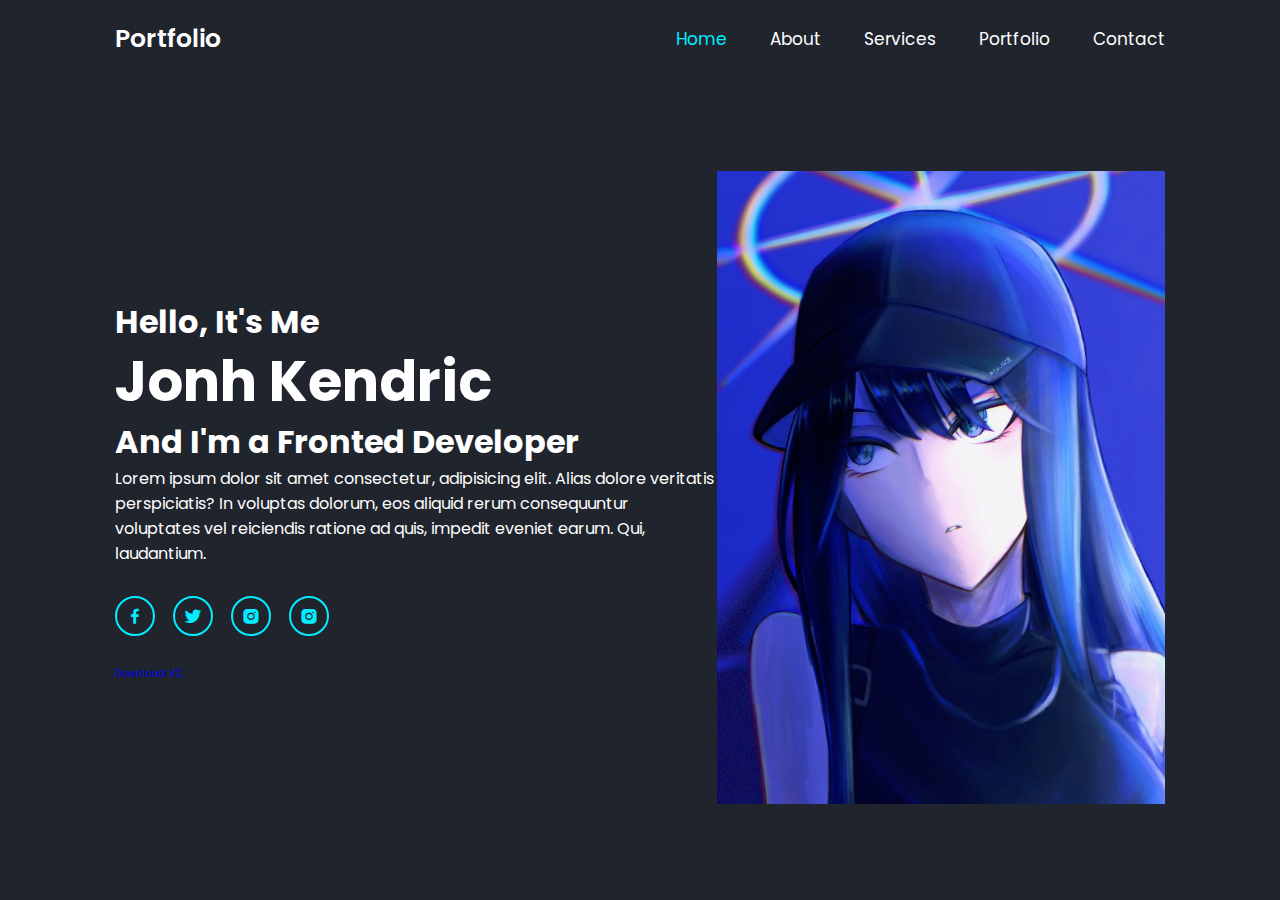
==== index.html @ 12567ac8 "10%" ====
<!DOCTYPE html>
<html lang="en">

<head>
    <meta charset="UTF-8">
    <meta http-equiv="X-UA-Compatible" content="IE=edge">
    <meta name="viewport" content="width=device-width, initial-scale=1.0">
    <title>Portfolio</title>

    <!-- box icons-->
    <link href='https://unpkg.com/boxicons@2.1.4/css/boxicons.min.css' rel='stylesheet'>

    <!-- custom css-->
    <link rel="stylesheet" href="style.css">
</head>

<body>
    <!-- header desing-->
    <header class="header">
        <a href="#" class="logo">Portfolio</a>
        
        <i class='bx bx-menu' id="menu-icon"></i>

        <nav class="navbar">
            <a href="#home" class="active">Home</a>
            <a href="#about">About</a>
            <a href="#services">Services</a>
            <a href="#portfolio">Portfolio</a>
            <a href="#Contact">Contact</a>
        </nav>



    </header>

<!--home section desing-->
<section class="home" id="home">
    <div class="home-content">
        <h3>Hello, It's Me</h3>
        <h1>Jonh Kendric</h1>
        <h3>And I'm a <span>Fronted Developer</span></h3>
        <p>Lorem ipsum dolor sit amet consectetur, adipisicing elit. Alias dolore veritatis perspiciatis? 
            In voluptas dolorum, eos aliquid rerum consequuntur voluptates vel reiciendis ratione ad quis,
             impedit eveniet earum. Qui, laudantium.</p>
             <div class="social-media">
                <a href="#"><i class='bx bxl-facebook' ></i></a>
                <a href="#"><i class='bx bxl-twitter' ></i></a>
                <a href="#"><i class='bx bxl-instagram-alt' ></i></a>
                <a href="#"><i class='bx bxl-instagram-alt' ></i></a>
             </div>
             <a href="#" class="btn">Download VC</a>
    </div>
    <div class="home-img">
        <img src="./imagens/home.jpg" alt="">
    </div>
</section>

    <!-- custom js-->
    <script src="./script.js"></script>
</body>

</html>
---- style.css ----
@import url('https://fonts.googleapis.com/css2?family=Heebo:wght@100;200;400&family=Poppins:wght@300;400;500;700;800;900&display=swap');

*{
    margin: 0;
    padding: 0;
    box-sizing: border-box;
    text-decoration: none;
    border: none;
    outline: none;
    scroll-behavior: smooth;
    font-family: 'Poppins', sans-serif;
}


:root{
    --bg-color: #1f242d;
    --second-bg-color: #323946;
    --text-color: #fff;
    --main-color: #0ef;

}

html{
    font-size: 62.5%;
    overflow-x: hidden;

}

body{
    background: var(--bg-color);
    color: var(--text-color);

}

section {
    min-height: 100vh;
    padding: 10rem 9% 2rem;
}


.header {
position: fixed;
top: 0;
left: 0;
width: 100%;
padding: 2rem 9%;
background: var(--bg-color);
display: flex;
justify-content: space-between;
align-items: center;
z-index:100 ;
}

.logo {

    font-size: 2.5rem;
    color: var(--text-color);
    font-weight: 600;
    cursor: default;
}

.navbar a {
font-size: 1.7rem;
color: var(--text-color);
margin-left: 4rem;
transition: .3s;
}

.navbar a:hover,
.navbar a.active {
    color: var(--main-color);
}

#menu-icon {
font-size: 3.6rem;
color: var(--text-color);
display: none;
}

.home {
    display: flex;
    justify-content: center;
    align-items: center;
}

.home-img img {
width: 35vw;
}


.home-content h3 {
    font-size: 3.2rem;
    font-weight: 700;
}

.home-content h1 {
    font-size: 5.6rem;
    font-weight: 700;
    line-height: 1.3;
}

.home-content p {
    font-size: 1.6rem;
}

.social-media a {
    display: inline-flex;
    justify-content: center;
    align-items: center;
    width: 4rem;
    height: 4rem;
    background: transparent;
    border: .2rem solid var(--main-color);
    border-radius: 50%;
    font-size: 2rem;
    color: var(--main-color);
    margin: 3rem 1.5rem 3rem 0;
    transition: .5s ease;

}

.social-media a:hover {
    background: var(--main-color);
    color: var(--second-bg-color);
    box-shadow: 0 0 1rem var(--main-color);
}
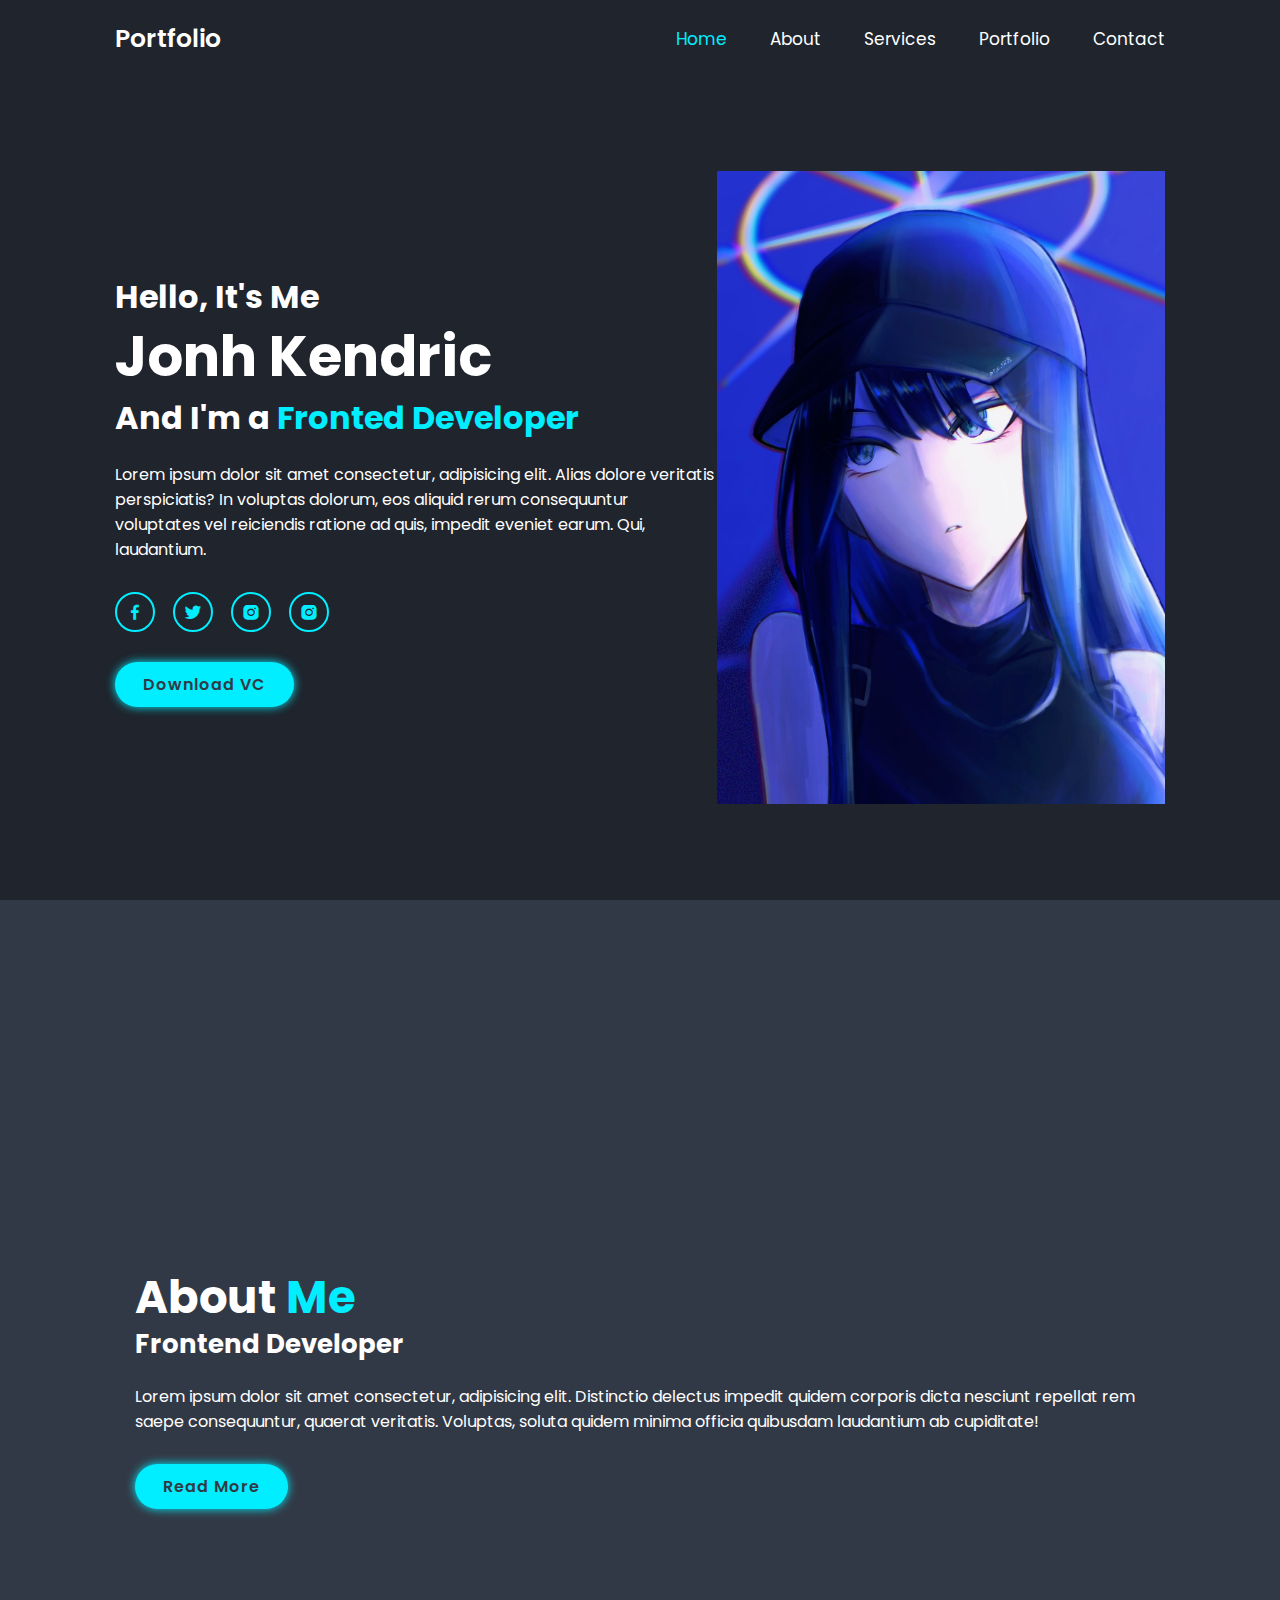
==== commit fb481c94: "v2" ====
--- a/index.html
+++ b/index.html
@@ -54,6 +54,22 @@
         <img src="./imagens/home.jpg" alt="">
     </div>
 </section>
+   <!--  about sextion desing -->
+<section class="about" id="about">
+    <div class="about-img">
+        <img src="./imagens/about.png" alt="">
+    </div>
+
+    <div class="about-content">
+        <h2 class="heading">About <span>Me</span></h2>
+        <h3>Frontend Developer</h3>
+        <p>Lorem ipsum dolor sit amet consectetur, adipisicing elit.
+             Distinctio delectus impedit quidem corporis dicta nesciunt
+              repellat rem saepe consequuntur, quaerat veritatis. Voluptas, soluta quidem 
+            minima officia quibusdam laudantium ab cupiditate!</p>
+            <a href="#" class="btn">Read More</a>
+    </div>
+</section>
 
     <!-- custom js-->
     <script src="./script.js"></script>
--- a/style.css
+++ b/style.css
@@ -93,6 +93,15 @@
     font-weight: 700;
 }
 
+
+.home-content h3:nth-of-type(2) {
+    margin-bottom: 2rem;
+}
+
+span {
+    color: var(--main-color);
+}
+
 .home-content h1 {
     font-size: 5.6rem;
     font-weight: 700;
@@ -123,4 +132,53 @@
     background: var(--main-color);
     color: var(--second-bg-color);
     box-shadow: 0 0 1rem var(--main-color);
+}
+
+.btn {
+    display: inline-block;
+    padding: 1rem 2.8rem;
+    background: var(--main-color);
+    border-radius: 4rem;
+    box-shadow: 0 0 1rem var(--main-color);
+    font-size: 1.6rem;
+    color: var(--second-bg-color);
+    letter-spacing: .1rem;
+    font-weight: 600;
+    transition: .5s ease;
+}
+
+.btn:hover {
+    box-shadow: none;
+}
+
+.about {
+    display: flex;
+    justify-content: center;
+    align-items: center;
+    gap: 2rem;
+    background: var(--second-bg-color);
+}
+
+.about-img img {
+    width: 35vw;
+}
+
+.heading {
+    text-align: center;
+    font-size: 4.5rem;
+}
+
+.about-content h2 {
+    text-align: left;
+    line-height: 1.2;
+    
+}
+
+.about-content h3 {
+    font-size: 2.6rem;
+}
+
+.about-content p {
+    font-size: 1.6rem;
+    margin: 2rem 0 3rem;
 }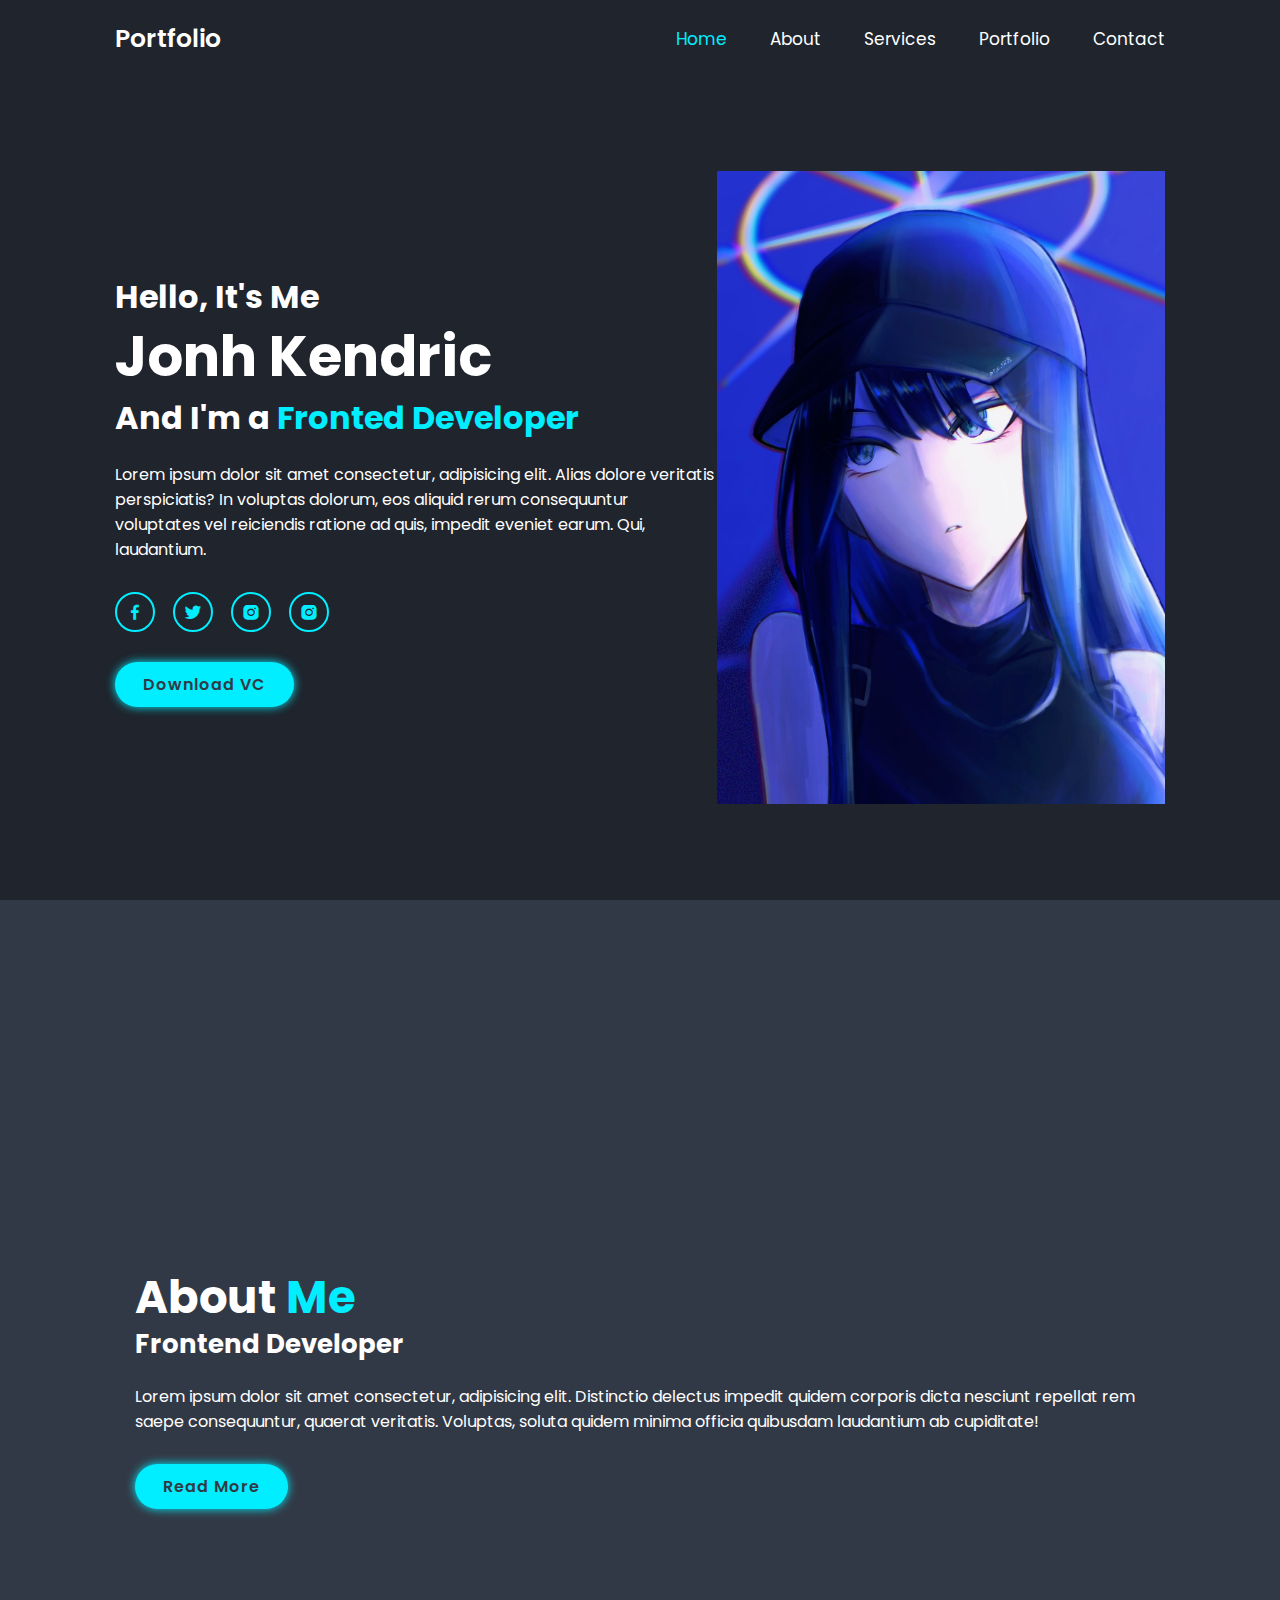
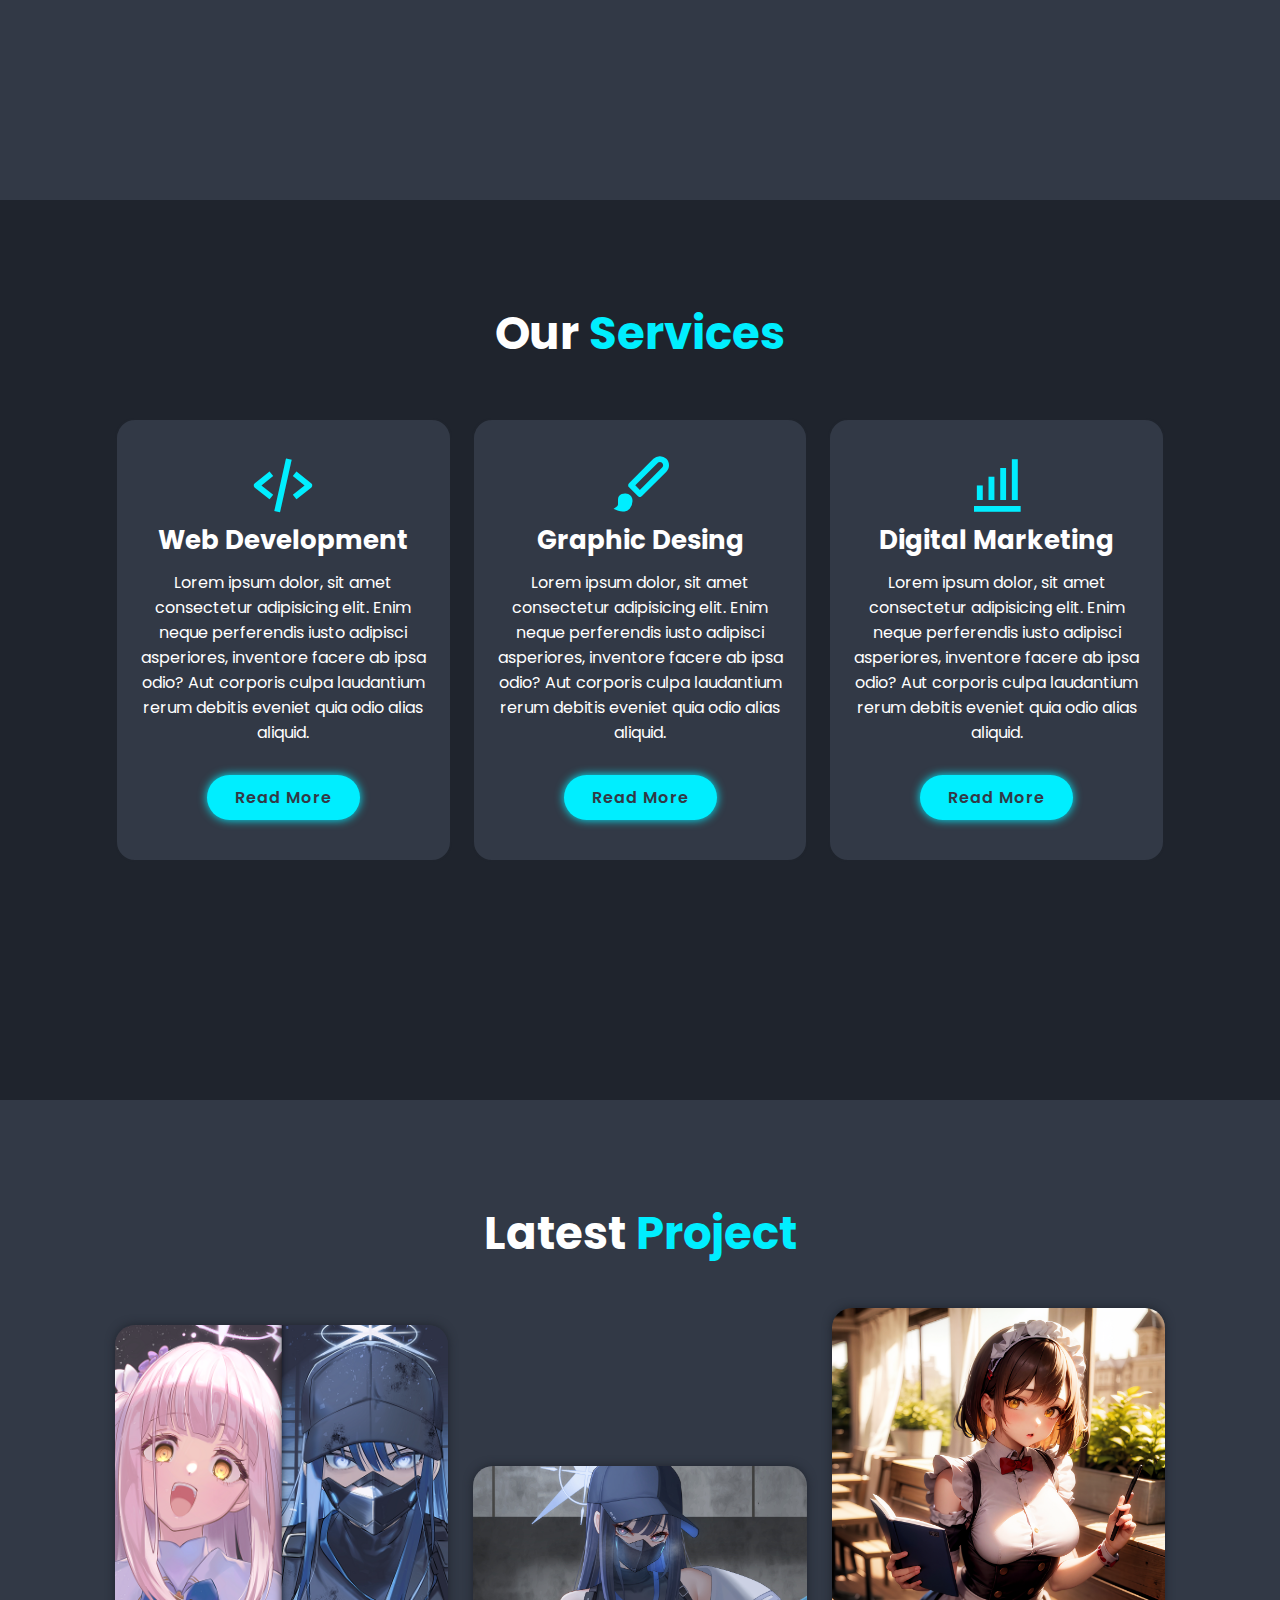
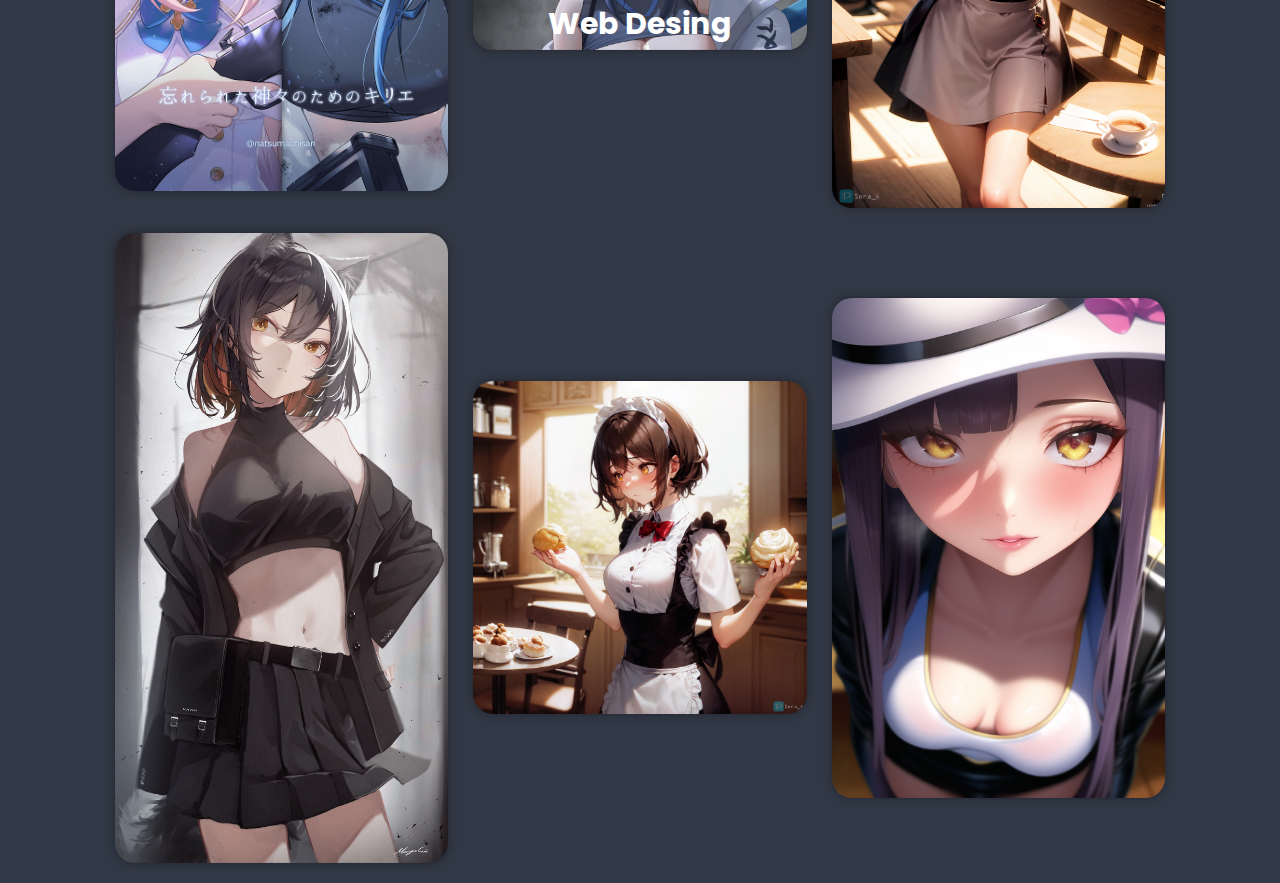
==== commit c1fa84ae: "v1.1" ====
--- a/index.html
+++ b/index.html
@@ -18,7 +18,7 @@
     <!-- header desing-->
     <header class="header">
         <a href="#" class="logo">Portfolio</a>
-        
+
         <i class='bx bx-menu' id="menu-icon"></i>
 
         <nav class="navbar">
@@ -33,43 +33,175 @@
 
     </header>
 
-<!--home section desing-->
-<section class="home" id="home">
-    <div class="home-content">
-        <h3>Hello, It's Me</h3>
-        <h1>Jonh Kendric</h1>
-        <h3>And I'm a <span>Fronted Developer</span></h3>
-        <p>Lorem ipsum dolor sit amet consectetur, adipisicing elit. Alias dolore veritatis perspiciatis? 
-            In voluptas dolorum, eos aliquid rerum consequuntur voluptates vel reiciendis ratione ad quis,
-             impedit eveniet earum. Qui, laudantium.</p>
-             <div class="social-media">
-                <a href="#"><i class='bx bxl-facebook' ></i></a>
-                <a href="#"><i class='bx bxl-twitter' ></i></a>
-                <a href="#"><i class='bx bxl-instagram-alt' ></i></a>
-                <a href="#"><i class='bx bxl-instagram-alt' ></i></a>
-             </div>
-             <a href="#" class="btn">Download VC</a>
-    </div>
-    <div class="home-img">
-        <img src="./imagens/home.jpg" alt="">
-    </div>
-</section>
-   <!--  about sextion desing -->
-<section class="about" id="about">
-    <div class="about-img">
-        <img src="./imagens/about.png" alt="">
-    </div>
-
-    <div class="about-content">
-        <h2 class="heading">About <span>Me</span></h2>
-        <h3>Frontend Developer</h3>
-        <p>Lorem ipsum dolor sit amet consectetur, adipisicing elit.
-             Distinctio delectus impedit quidem corporis dicta nesciunt
-              repellat rem saepe consequuntur, quaerat veritatis. Voluptas, soluta quidem 
-            minima officia quibusdam laudantium ab cupiditate!</p>
+    <!--home section desing-->
+    <section class="home" id="home">
+        <div class="home-content">
+            <h3>Hello, It's Me</h3>
+            <h1>Jonh Kendric</h1>
+            <h3>And I'm a <span>Fronted Developer</span></h3>
+            <p>Lorem ipsum dolor sit amet consectetur, adipisicing elit. Alias dolore veritatis perspiciatis?
+                In voluptas dolorum, eos aliquid rerum consequuntur voluptates vel reiciendis ratione ad quis,
+                impedit eveniet earum. Qui, laudantium.</p>
+            <div class="social-media">
+                <a href="#"><i class='bx bxl-facebook'></i></a>
+                <a href="#"><i class='bx bxl-twitter'></i></a>
+                <a href="#"><i class='bx bxl-instagram-alt'></i></a>
+                <a href="#"><i class='bx bxl-instagram-alt'></i></a>
+            </div>
+            <a href="#" class="btn">Download VC</a>
+        </div>
+        <div class="home-img">
+            <img src="./imagens/home.jpg" alt="">
+        </div>
+    </section>
+    <!--  about section desing -->
+    <section class="about" id="about">
+        <div class="about-img">
+            <img src="./imagens/about.png" alt="">
+        </div>
+
+        <div class="about-content">
+            <h2 class="heading">About <span>Me</span></h2>
+            <h3>Frontend Developer</h3>
+            <p>Lorem ipsum dolor sit amet consectetur, adipisicing elit.
+                Distinctio delectus impedit quidem corporis dicta nesciunt
+                repellat rem saepe consequuntur, quaerat veritatis. Voluptas, soluta quidem
+                minima officia quibusdam laudantium ab cupiditate!</p>
             <a href="#" class="btn">Read More</a>
-    </div>
-</section>
+        </div>
+    </section>
+
+    <!--  services section desing -->
+
+    <section class="services" id="services">
+        <h2 class="heading"> Our <span>Services</span></h2>
+        <div class="services-container">
+
+            <div class="services-box">
+                <i class='bx bx-code-alt'></i>
+                <h3>Web Development</h3>
+                <p>Lorem ipsum dolor, sit amet consectetur adipisicing elit.
+                    Enim neque perferendis iusto adipisci asperiores, inventore
+                    facere ab ipsa odio? Aut corporis
+                    culpa laudantium rerum debitis eveniet quia odio alias aliquid.</p>
+                <a href="#" class="btn">Read More</a>
+            </div>
+
+            <div class="services-box">
+                <i class='bx bxs-paint'></i>
+                <h3>Graphic Desing</h3>
+                <p>Lorem ipsum dolor, sit amet consectetur adipisicing elit.
+                    Enim neque perferendis iusto adipisci asperiores, inventore
+                    facere ab ipsa odio? Aut corporis
+                    culpa laudantium rerum debitis eveniet quia odio alias aliquid.</p>
+                <a href="#" class="btn">Read More</a>
+            </div>
+
+            <div class="services-box">
+                <i class='bx bx-bar-chart-alt'></i>
+                <h3>Digital Marketing</h3>
+                <p>Lorem ipsum dolor, sit amet consectetur adipisicing elit.
+                    Enim neque perferendis iusto adipisci asperiores, inventore
+                    facere ab ipsa odio? Aut corporis
+                    culpa laudantium rerum debitis eveniet quia odio alias aliquid.</p>
+                <a href="#" class="btn">Read More</a>
+            </div>
+        </div>
+
+    </section>
+
+
+    <!--  Portfolio section desing -->
+
+    <section class="portfolio" id="portfolio">
+        <h2 class="heading">Latest <span>Project</span></h2>
+        <div class="portfolio-container">
+            <div class="portfolio-box">
+                <img src="./imagens/porfolio1.png" alt="">
+                <div class="portfolio-layer">
+                    <h4>Web Desing</h4>
+                    <p>Lorem ipsum dolor sit amet consectetur adipisicing elit.
+                         Iusto accusamus provident fuga aliquam facere, dolores 
+                         fugiat tenetur molestias enim hic delectus atque ab eius
+                          quae nihil 
+                        aut unde laudantium impedit!</p>
+                        <a href="#"><i class='bx bx-link-external'></i></a>
+                </div>
+            </div>
+
+            <div class="portfolio-box">
+                <img src="./imagens/porfolio2.jpg" alt="">
+                <div class="portfolio-layer">
+                    <h4>Web Desing</h4>
+                    <p>Lorem ipsum dolor sit amet consectetur adipisicing elit.
+                         Iusto accusamus provident fuga aliquam facere, dolores 
+                         fugiat tenetur molestias enim hic delectus atque ab eius
+                          quae nihil 
+                        aut unde laudantium impedit!</p>
+                        <a href="#"><i class='bx bx-link-external'></i></a>
+                </div>
+            </div>
+
+            <div class="portfolio-box">
+                <img src="./imagens/porfolio3.png" alt="">
+                <div class="portfolio-layer">
+                    <h4>Web Desing</h4>
+                    <p>Lorem ipsum dolor sit amet consectetur adipisicing elit.
+                         Iusto accusamus provident fuga aliquam facere, dolores 
+                         fugiat tenetur molestias enim hic delectus atque ab eius
+                          quae nihil 
+                        aut unde laudantium impedit!</p>
+                        <a href="#"><i class='bx bx-link-external'></i></a>
+                </div>
+            </div>
+
+            <div class="portfolio-box">
+                <img src="./imagens/porfolio4.jpg" alt="">
+                <div class="portfolio-layer">
+                    <h4>Web Desing</h4>
+                    <p>Lorem ipsum dolor sit amet consectetur adipisicing elit.
+                         Iusto accusamus provident fuga aliquam facere, dolores 
+                         fugiat tenetur molestias enim hic delectus atque ab eius
+                          quae nihil 
+                        aut unde laudantium impedit!</p>
+                        <a href="#"><i class='bx bx-link-external'></i></a>
+                </div>
+            </div>
+
+            <div class="portfolio-box">
+                <img src="./imagens/porfolio5.png" alt="">
+                <div class="portfolio-layer">
+                    <h4>Web Desing</h4>
+                    <p>Lorem ipsum dolor sit amet consectetur adipisicing elit.
+                         Iusto accusamus provident fuga aliquam facere, dolores 
+                         fugiat tenetur molestias enim hic delectus atque ab eius
+                          quae nihil 
+                        aut unde laudantium impedit!</p>
+                        <a href="#"><i class='bx bx-link-external'></i></a>
+                </div>
+            </div>
+
+            <div class="portfolio-box">
+                <img src="./imagens/porfolio6.png" alt="">
+                <div class="portfolio-layer">
+                    <h4>Web Desing</h4>
+                    <p>Lorem ipsum dolor sit amet consectetur adipisicing elit.
+                         Iusto accusamus provident fuga aliquam facere, dolores 
+                         fugiat tenetur molestias enim hic delectus atque ab eius
+                          quae nihil 
+                        aut unde laudantium impedit!</p>
+                        <a href="#"><i class='bx bx-link-external'></i></a>
+                </div>
+            </div>
+        </div>
+    </section>
+
+
+
+
+
+
+
 
     <!-- custom js-->
     <script src="./script.js"></script>
--- a/style.css
+++ b/style.css
@@ -181,4 +181,124 @@
 .about-content p {
     font-size: 1.6rem;
     margin: 2rem 0 3rem;
+}
+
+.services h2 {
+    margin-bottom: 5rem;
+}
+
+.services-container {
+display: flex;
+justify-content: center;
+align-items: center;
+flex-wrap: wrap;
+gap: 2rem;
+}
+
+.services-container .services-box{
+    flex: 1 1 30rem;
+    background: var(--second-bg-color);
+    padding: 3rem 2rem 4rem;
+    border-radius: 2rem;
+    text-align: center;
+    border: .2rem solid var(--bg-color);
+    transition: .5s ease;
+}
+.services-container .services-box:hover{
+    border-color: var(--main-color);
+    transform: scale(1.02);
+}
+.services-box i {
+    font-size: 7rem;
+    color: var(--main-color);
+}
+
+.services-box h3 {
+    font-size:  2.6rem;
+}
+
+.services-box p {
+    font-size: 1.6rem;
+}
+
+.services-box p {
+    font-size: 1.6rem;
+    margin: 1rem 0 3rem;
+}
+/* muda as imagens conteudo do porfolio*/
+.portfolio {
+    background: var(--second-bg-color);
+}
+
+.portfolio h2{
+    margin-bottom: 4rem;
+}
+
+.portfolio-container { 
+    display: grid;
+    grid-template-columns: repeat(3,1fr);
+    align-items: center;
+    gap: 2.5rem;
+}
+
+.portfolio-container .portfolio-box{
+    position: relative;
+    border-radius: 2rem;
+    box-shadow: 0 0 1rem var(--bg-color);
+    overflow: hidden;
+    display: flex;
+}
+
+.portfolio-box img {
+    width: 100%;
+    transition: .5s ease;
+}
+
+.portfolio-box:hover img {
+    transform: scale(1.1);
+}
+
+.portfolio-box .portfolio-layer {
+    position: absolute;
+    bottom: 0;
+    left: 0;
+    width: 100%;
+    height: 100%;
+    background: linear-gradient(rgba(0, 0, 0, .1), var(--main-color));
+    display: flex;
+    justify-content: center;
+    align-items: center;
+    flex-direction: column;
+    text-align: center;
+    padding: 0 4rem;
+    transform: translateY(100%);
+    transition: .5s ease;
+}
+
+.portfolio-box:hover .portfolio-layer {
+    transform: translateY(0);
+}
+
+.portfolio-layer h4 {
+    font-size: 3rem;
+}
+
+.portfolio-layer p {
+    font-size: 1.6rem;
+    margin: .3rem 0 1rem;
+}
+
+.portfolio-layer a {
+    display: inline-flex;
+    justify-content: center;
+    align-items: center;
+    width: 5rem;
+    height: 5rem;
+    background: var(--text-color);
+    border-radius: 50%;  
+}
+
+.portfolio-layer a i {
+    font-size: 2rem;
+    color: var(--second-bg-color);
 }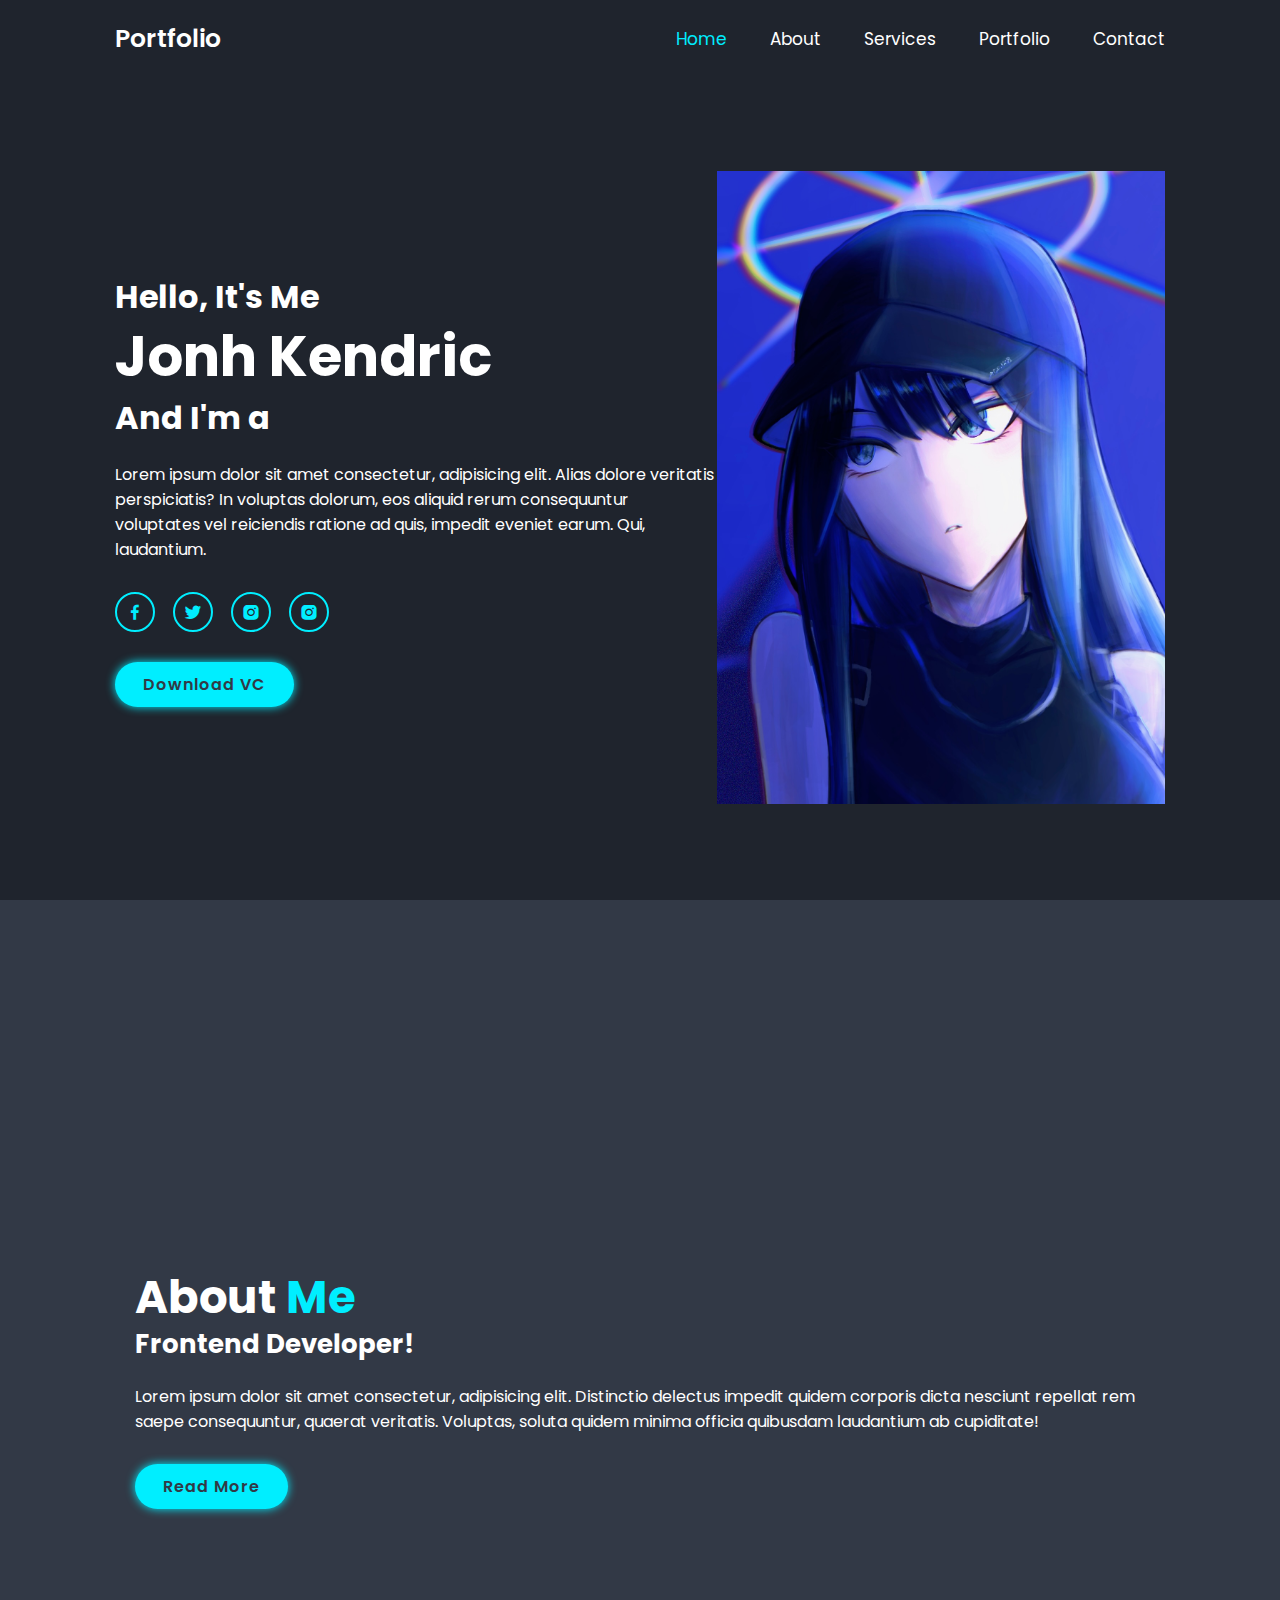
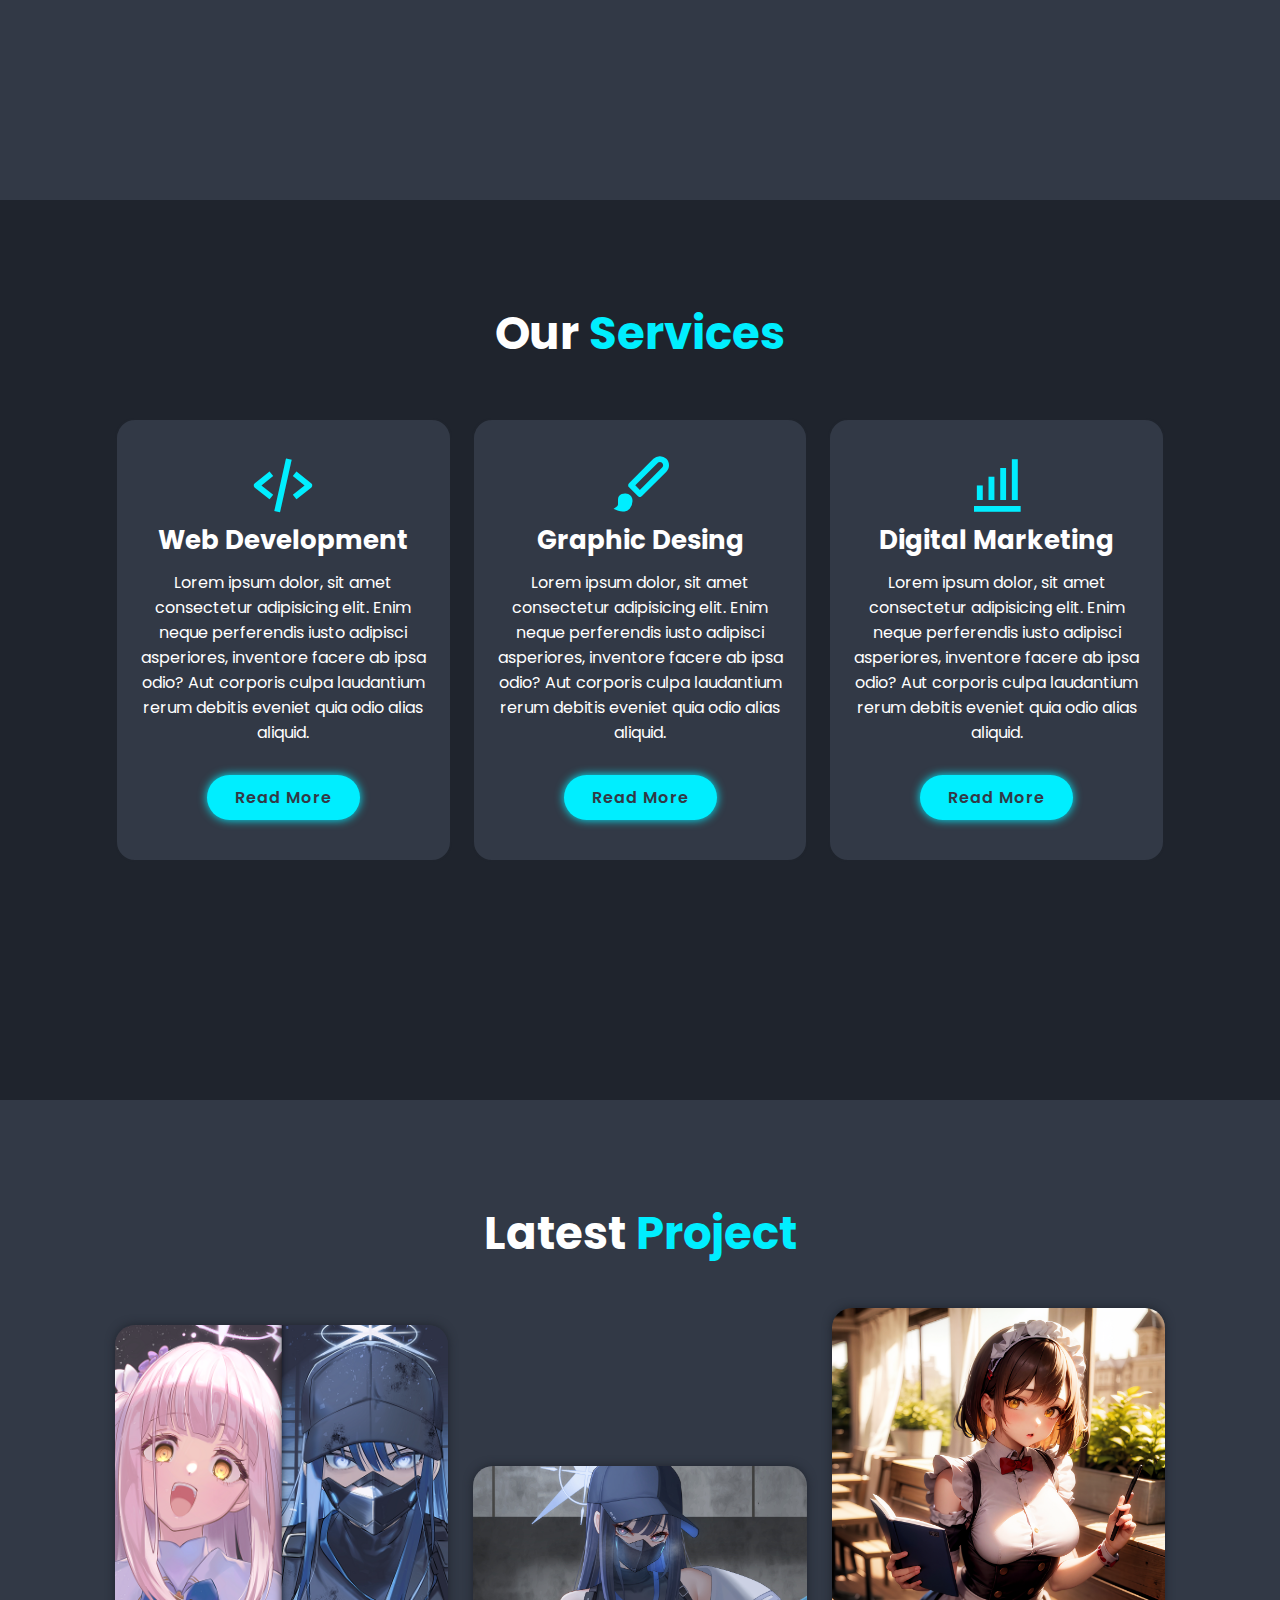
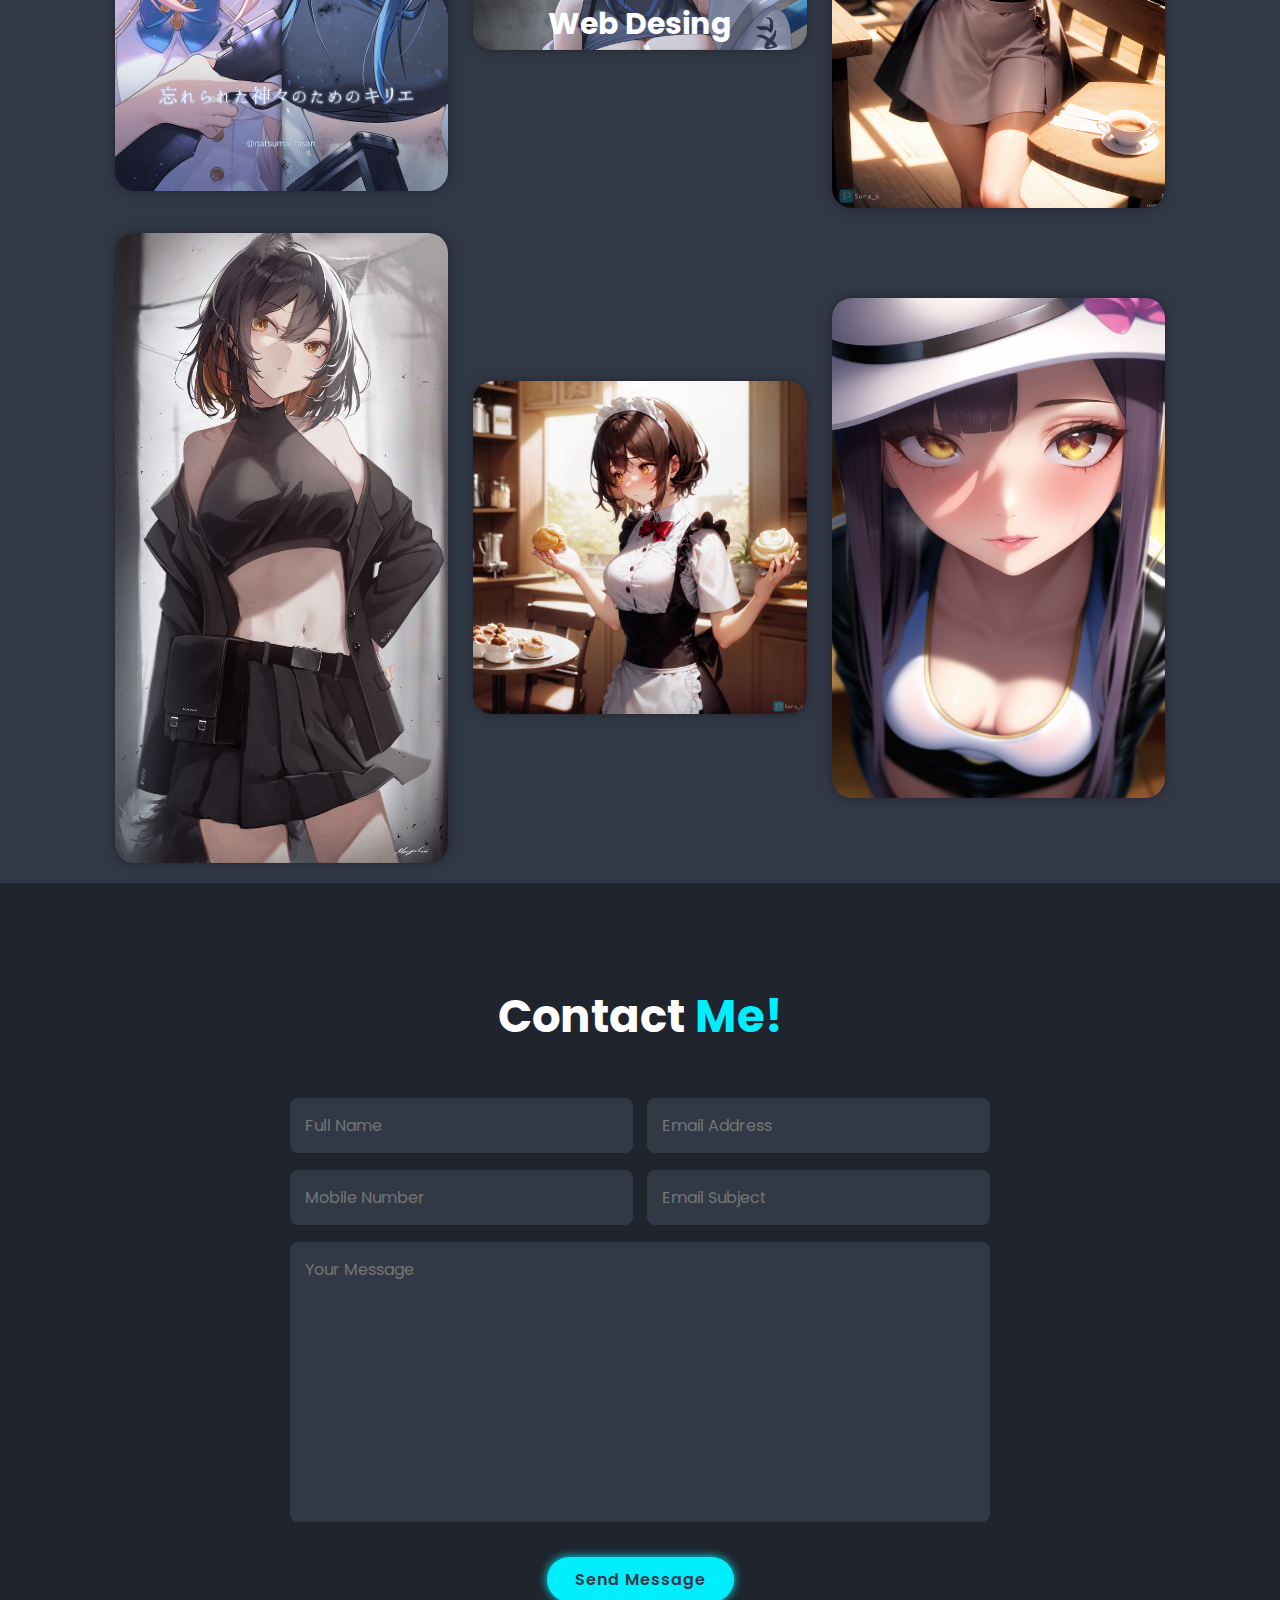
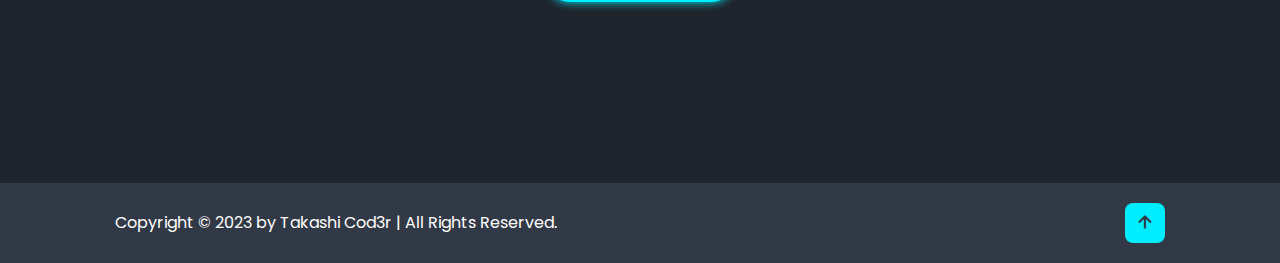
==== commit bc8ab228: "v1.3" ====
--- a/index.html
+++ b/index.html
@@ -38,7 +38,7 @@
         <div class="home-content">
             <h3>Hello, It's Me</h3>
             <h1>Jonh Kendric</h1>
-            <h3>And I'm a <span>Fronted Developer</span></h3>
+            <h3>And I'm a <span class="multiple-text"></span></h3>
             <p>Lorem ipsum dolor sit amet consectetur, adipisicing elit. Alias dolore veritatis perspiciatis?
                 In voluptas dolorum, eos aliquid rerum consequuntur voluptates vel reiciendis ratione ad quis,
                 impedit eveniet earum. Qui, laudantium.</p>
@@ -62,7 +62,7 @@
 
         <div class="about-content">
             <h2 class="heading">About <span>Me</span></h2>
-            <h3>Frontend Developer</h3>
+            <h3>Frontend Developer!</h3>
             <p>Lorem ipsum dolor sit amet consectetur, adipisicing elit.
                 Distinctio delectus impedit quidem corporis dicta nesciunt
                 repellat rem saepe consequuntur, quaerat veritatis. Voluptas, soluta quidem
@@ -198,10 +198,42 @@
 
 
 
-
-
-
-
+<!--  Comtact section desing -->
+
+<section class="contact" id="Contact">
+    <h2 class="heading">Contact <span>Me!</span></h2>
+
+        <form action="#">
+            <div class="input-box">
+                <input type="text" placeholder="Full Name">
+                <input type="email" placeholder="Email Address">
+            </div>
+
+            <div class="input-box">
+                <input type="number" placeholder="Mobile Number">
+                <input type="text" placeholder="Email Subject">
+            </div>
+            <textarea name="" id="" cols="30" rows="10" placeholder="Your Message"></textarea>
+            <input type="submit" value="Send Message" class="btn">
+        </form>
+</section>
+
+<!--  footer desing -->
+    <footer class="footer">
+        <div class="footer-text">
+            <p>Copyright &copy; 2023 by Takashi Cod3r | All Rights Reserved.</p>
+        </div>
+
+        <div class="footer-iconTop">
+            <a href="#home"><i class='bx bx-up-arrow-alt'></i></a>
+        </div>
+    </footer>
+
+<!-- scroll reveal -->
+<script src="https://unpkg.com/scrollreveal"></script>
+
+<!-- typed js -->
+<script src="https://unpkg.com/typed.js@2.0.132/dist/typed.umd.js"></script>
 
     <!-- custom js-->
     <script src="./script.js"></script>
--- a/style.css
+++ b/style.css
@@ -51,6 +51,11 @@
 z-index:100 ;
 }
 
+.header .sticky {
+    border-bottom: .1rem solid rgba(0, 0, 0, .2)
+}
+
+
 .logo {
 
     font-size: 2.5rem;
@@ -85,6 +90,19 @@
 
 .home-img img {
 width: 35vw;
+animation: floatImage 4s ease-in-out infinite;
+}
+
+@keyframes floatImage {
+    0% {
+        transform: translateY(0);
+    }
+    50% {
+        transform: translateY(-2.4rem);
+    }
+    100% {
+        transform: translateY(0);
+    }
 }
 
 
@@ -301,4 +319,195 @@
 .portfolio-layer a i {
     font-size: 2rem;
     color: var(--second-bg-color);
+}
+
+.contact h2 {
+   margin-bottom: 4rem;
+}
+
+.contact form {
+    max-width: 70rem;
+    margin: 1rem auto;
+    text-align: center;
+    margin-bottom: 3rem;
+}
+
+.contact form .input-box {
+    display: flex;
+    justify-content: space-between;
+    flex-wrap: wrap;
+}
+
+.contact form .input-box input,
+.contact form textarea {
+    width: 100%;
+    padding: 1.5rem;
+    font-size: 1.6rem;
+    color: var(--text-color);
+    background: var(--second-bg-color);
+    border-radius: .8rem;
+    margin: .7rem 0 1rem 0;
+}
+
+.contact form .input-box input {
+    width: 49%;
+}
+
+.contact form textarea {
+    resize: none;
+}
+
+.contact form .btn {
+   margin-top: 2rem;
+   cursor: pointer;
+}
+
+.footer {
+    display: flex;
+    justify-content: space-between;
+    align-items: center;
+    flex-wrap: wrap;
+    padding: 2rem 9%;
+    background: var(--second-bg-color);
+}
+
+.footer-text p {
+    font-size: 1.6rem;
+}
+
+.footer-iconTop a {
+    display: inline-flex;
+    justify-content: center;
+    align-items: center;
+    padding: .8rem;
+    background: var(--main-color);
+    border-radius: .8rem;
+    transition:  .5s ease;
+}
+
+.footer-iconTop a:hover {
+    box-shadow: 0 0 1rem var(--main-color);
+}
+
+.footer-iconTop a i {
+    font-size: 2.4rem;
+    color: var(--second-bg-color);
+}
+
+
+/* BREAKPOINTS */
+@media (max-width: 1200px) {
+    html {
+        font-size: 55%;
+    }
+}
+
+@media (max-width: 991px) {
+    header {
+        padding: 2rem 3%;
+    }
+    section {
+        padding: 10rem 3% 2rem;
+    }
+    .services-container {
+        padding-bottom: 7rem;
+    }
+    .portfolio {
+        padding-bottom: 7rem;
+    }
+    .contact {
+        min-height: auto;
+    }
+    .footer {
+        padding: 2rem 3% ;
+    }
+ 
+}
+
+@media (max-width: 768px) {
+    #menu-icon {
+        display: block;
+    }
+    .navbar {
+        position: absolute;
+        top: 100%;
+        left: 0;
+        width: 100%;
+        padding: 1rem 3%;
+        background: var(--bg-color);
+        border-top: .1rem solid rgba(0, 0, 0, .2);
+        box-shadow: 0 .5rem 1rem rgba(0, 0, 0, .2);
+        display: none;
+    }
+    .navbar .active {
+        display: block;
+    }
+
+    .navbar a {
+        display: block;
+        font-size: 2rem;
+        margin: 3rem 0;
+    }
+    .home {
+        flex-direction: column;
+        margin-top: 2rem;
+    }
+    .home-content h3 {
+        font-size: 2.6rem;
+    }
+    .home-content h1 {
+        font-size: 5rem;
+    }
+    .home-img img {
+        width: 70vw;
+        margin-top: 4rem;
+    }
+    .about {
+        flex-direction: column-reverse;
+    }
+    .about img {
+        width: 70vw;
+        margin-top: 4rem;
+    }
+    .services h2 {
+        margin-bottom: 3rem;
+    }
+    .portfolio h2 {
+        margin-bottom: 3rem;
+    }
+    .portfolio-container {
+        grid-template-columns: repeat(2, 1fr);
+    }
+
+}
+
+@media (max-width: 617px) {
+    .portfolio-container {
+        grid-template-columns: 1fr;
+    }
+}
+
+@media (max-width: 450x) {
+    html {
+        font-size: 50%;
+    }
+    .contact form .input-box input {
+    width: 100vw;
+    }
+}
+
+@media (max-width: 365px) {
+    .home-img img {
+        width: 90vw;
+    }
+    .about-img img {
+        width: 90vw;
+    }
+    .footer {
+        flex-direction: column-reverse;
+    }
+    .footer p {
+        text-align: center;
+        margin-top: 2rem;
+    }
 }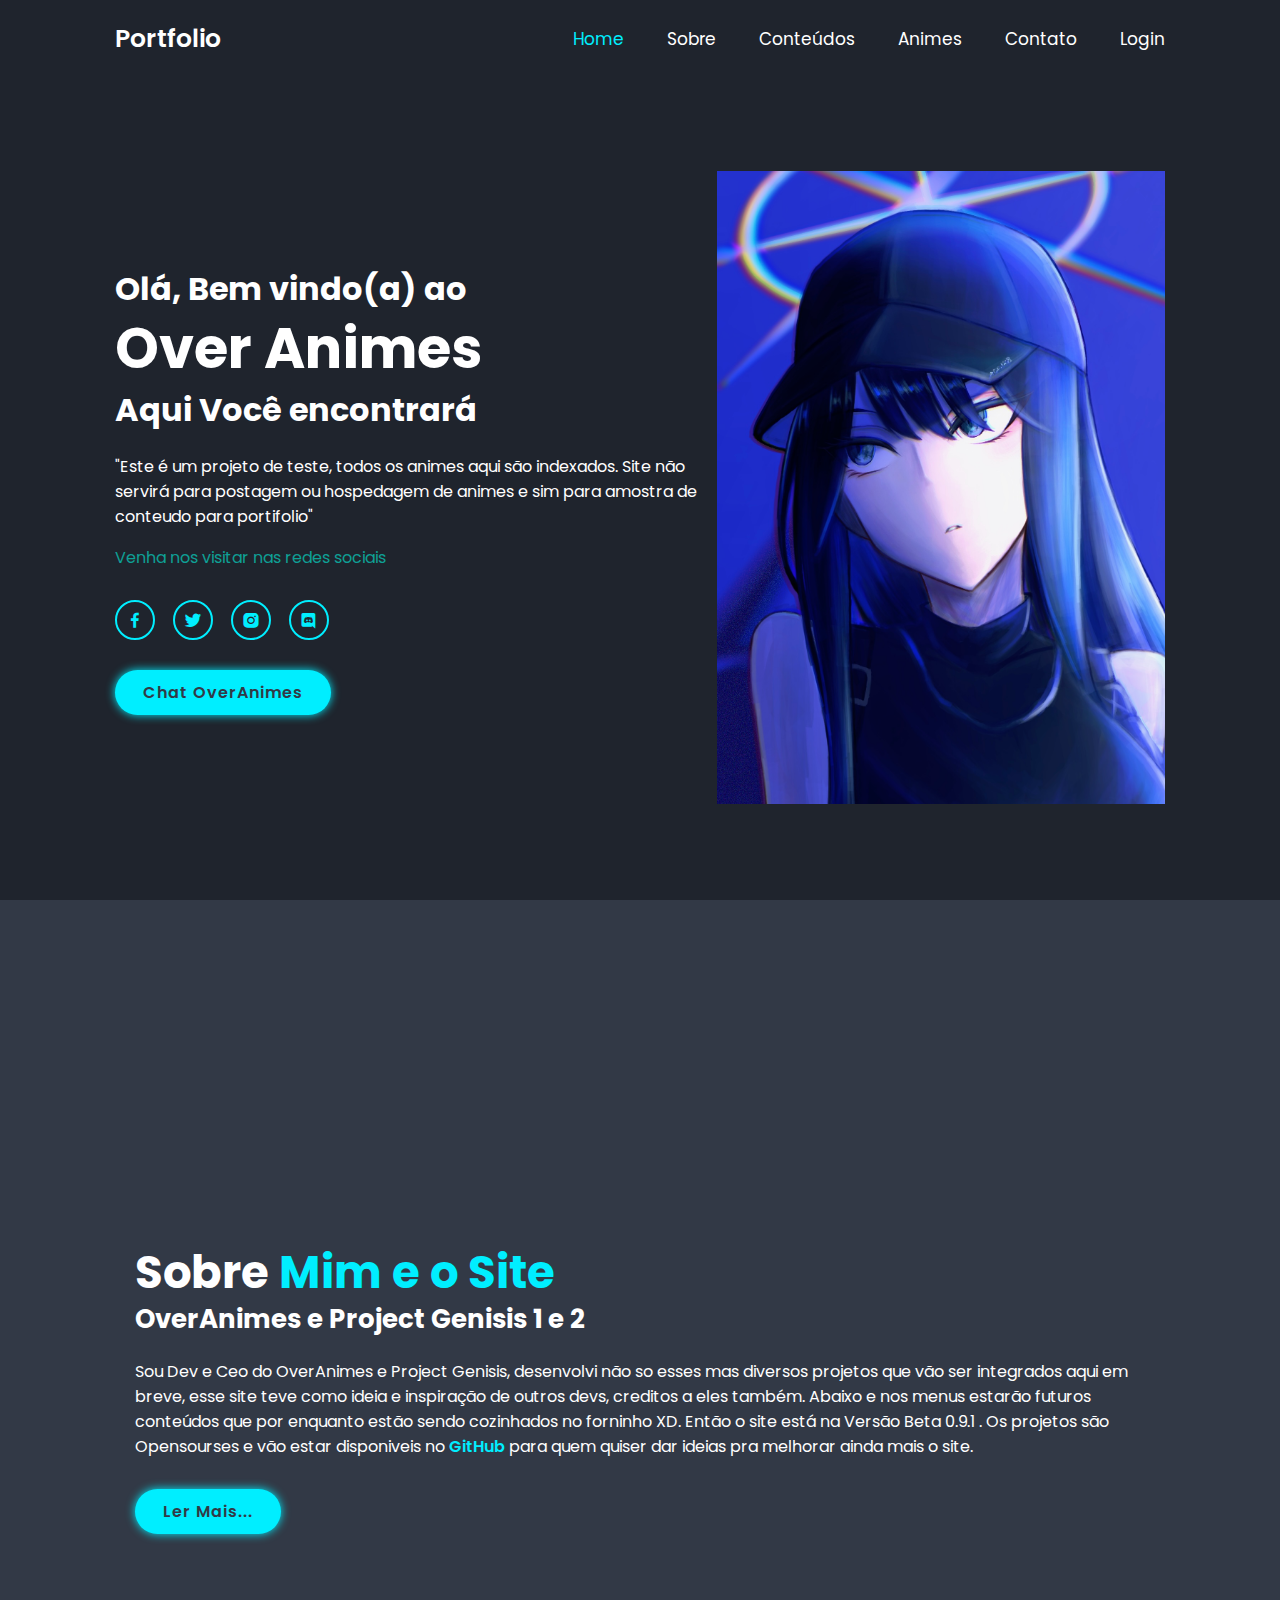
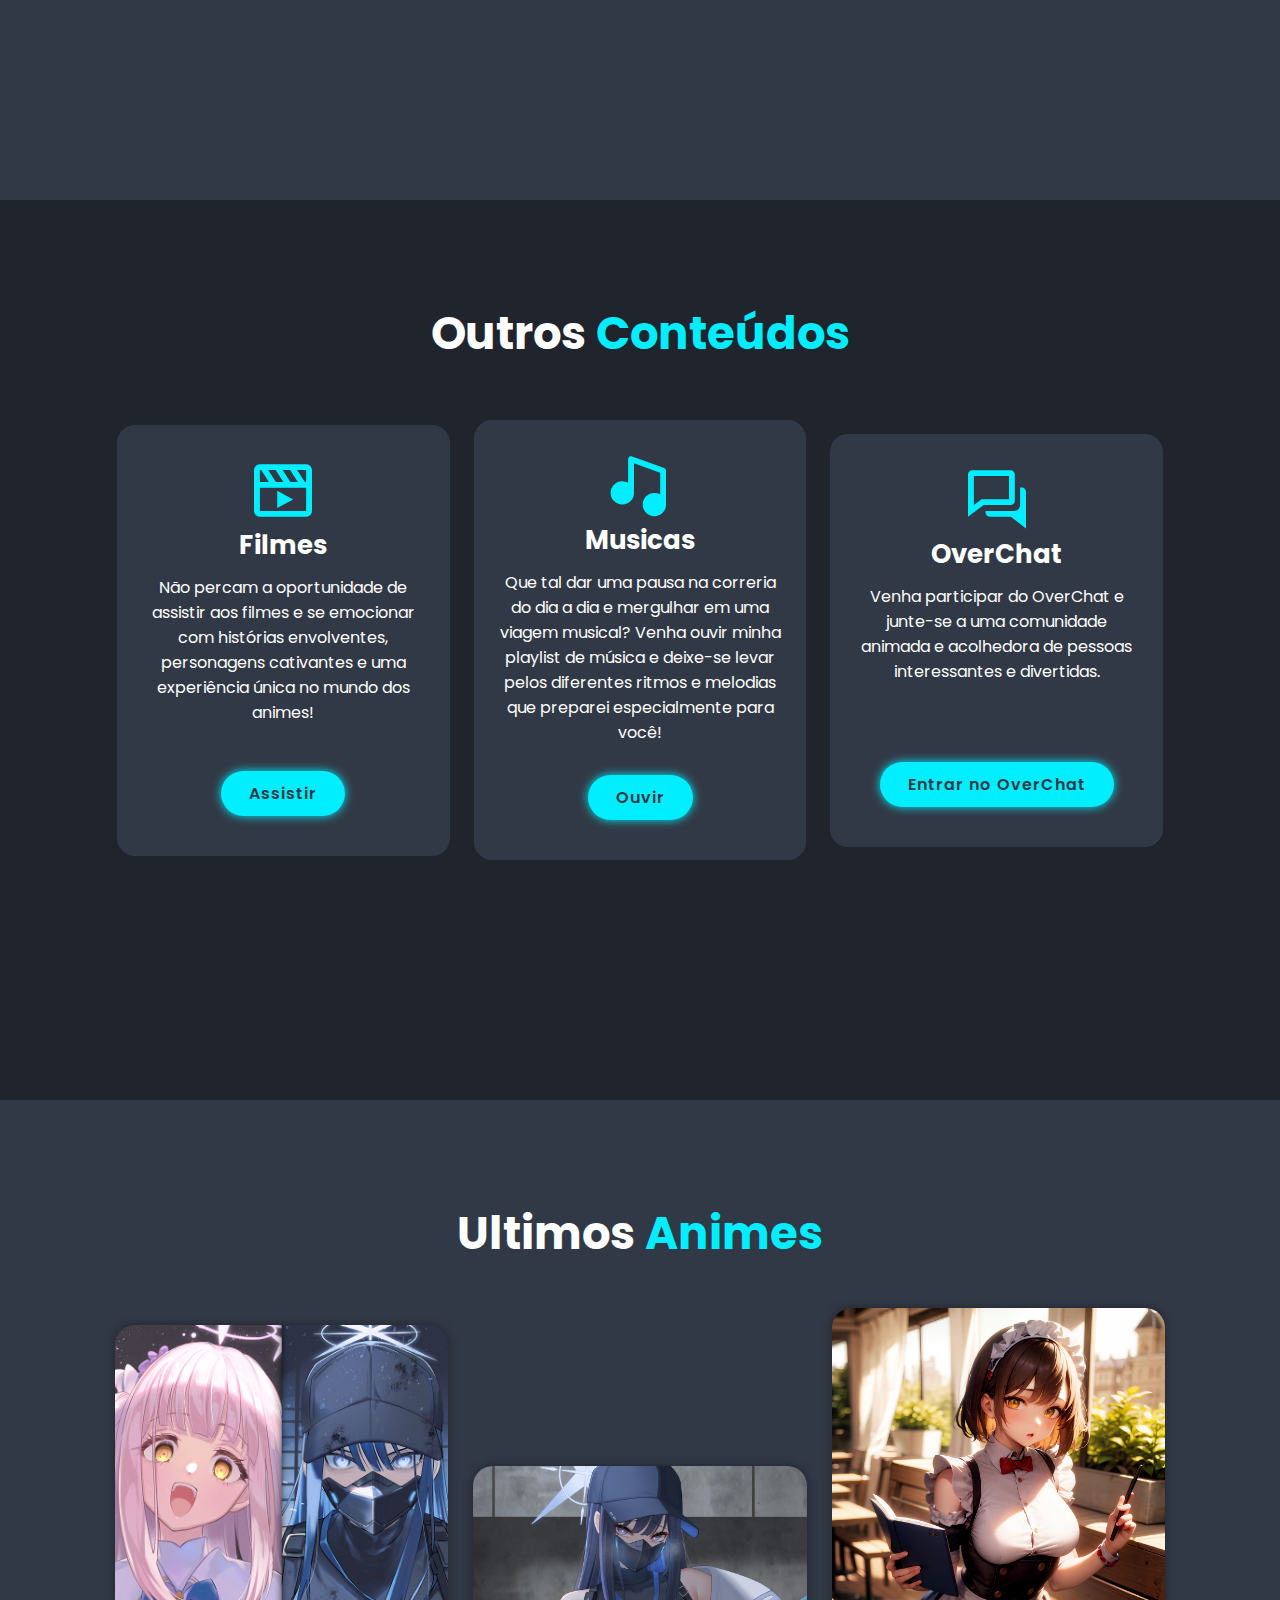
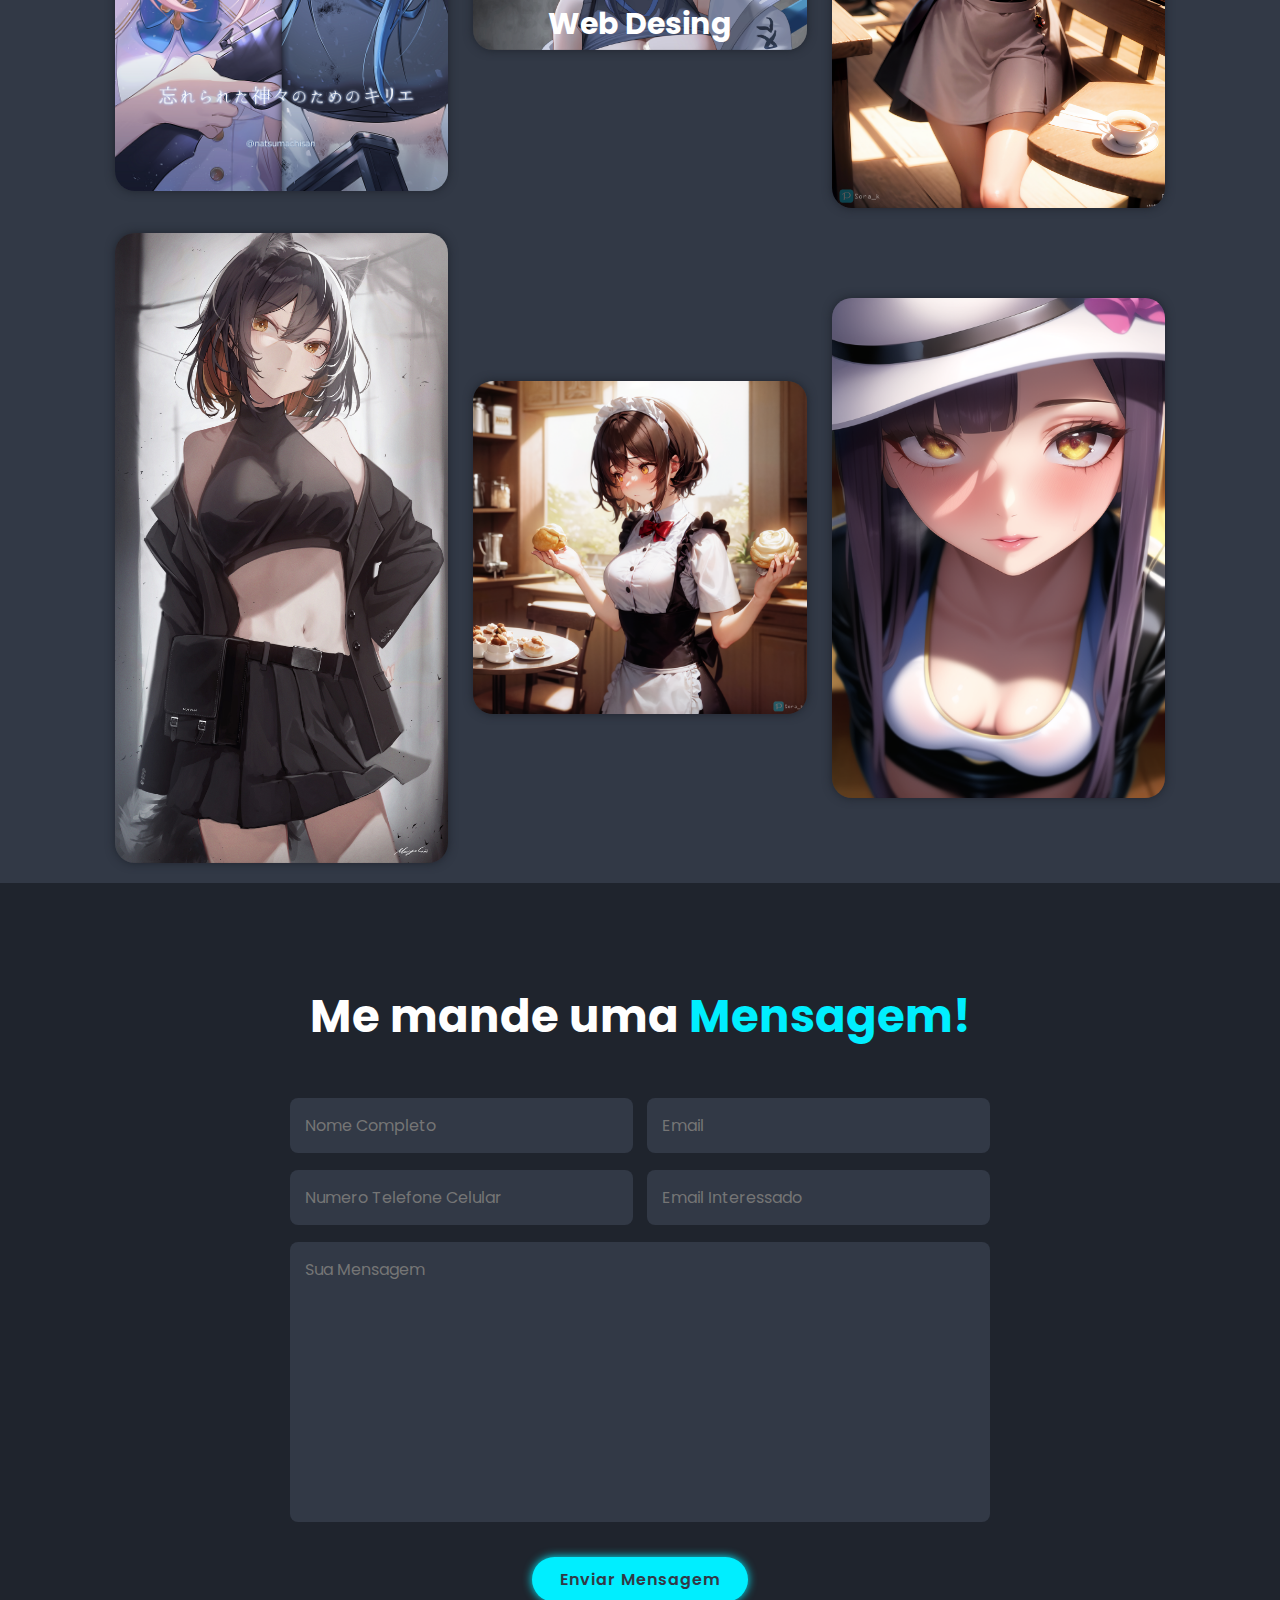
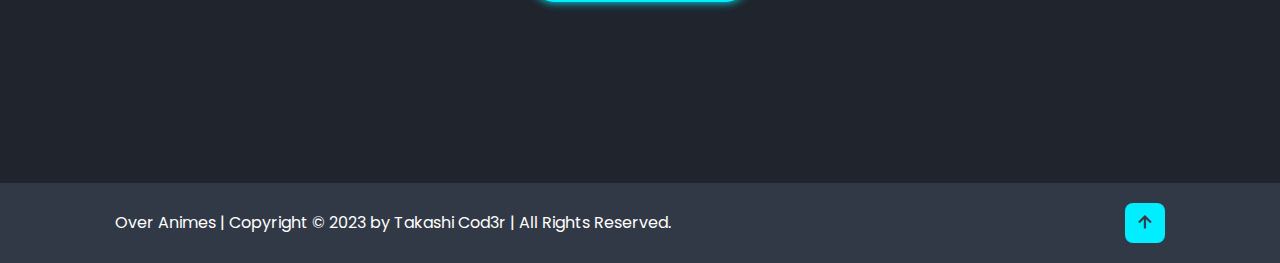
==== commit adce911c: "v1" ====
--- a/index.html
+++ b/index.html
@@ -5,7 +5,7 @@
     <meta charset="UTF-8">
     <meta http-equiv="X-UA-Compatible" content="IE=edge">
     <meta name="viewport" content="width=device-width, initial-scale=1.0">
-    <title>Portfolio</title>
+    <title>Over Animes</title>
 
     <!-- box icons-->
     <link href='https://unpkg.com/boxicons@2.1.4/css/boxicons.min.css' rel='stylesheet'>
@@ -23,10 +23,11 @@
 
         <nav class="navbar">
             <a href="#home" class="active">Home</a>
-            <a href="#about">About</a>
-            <a href="#services">Services</a>
-            <a href="#portfolio">Portfolio</a>
-            <a href="#Contact">Contact</a>
+            <a href="#about">Sobre</a>
+            <a href="#conteudo">Conteúdos</a>
+            <a href="#animes">Animes</a>
+            <a href="#Contact">Contato</a>
+            <a href="./login.html">Login</a>
         </nav>
 
 
@@ -36,19 +37,21 @@
     <!--home section desing-->
     <section class="home" id="home">
         <div class="home-content">
-            <h3>Hello, It's Me</h3>
-            <h1>Jonh Kendric</h1>
-            <h3>And I'm a <span class="multiple-text"></span></h3>
-            <p>Lorem ipsum dolor sit amet consectetur, adipisicing elit. Alias dolore veritatis perspiciatis?
-                In voluptas dolorum, eos aliquid rerum consequuntur voluptates vel reiciendis ratione ad quis,
-                impedit eveniet earum. Qui, laudantium.</p>
+            <h3>Olá, Bem vindo(a) ao </h3>
+            <h1>Over Animes</h1>
+            <h3>Aqui Você encontrará <span class="multiple-text"></span></h3>
+            <p>"Este é um projeto de teste, todos os animes aqui são indexados. Site não servirá para postagem ou hospedagem de animes e sim para amostra
+                de conteudo para portifolio"
+            </p>
             <div class="social-media">
+                <br>
+                <p class="visite-rede-social">Venha nos visitar nas redes sociais</p>
                 <a href="#"><i class='bx bxl-facebook'></i></a>
                 <a href="#"><i class='bx bxl-twitter'></i></a>
                 <a href="#"><i class='bx bxl-instagram-alt'></i></a>
-                <a href="#"><i class='bx bxl-instagram-alt'></i></a>
-            </div>
-            <a href="#" class="btn">Download VC</a>
+                <a href="#"><i class='bx bxl-discord'></i></a>
+            </div>
+            <a href="#" class="btn">Chat OverAnimes</a>
         </div>
         <div class="home-img">
             <img src="./imagens/home.jpg" alt="">
@@ -61,50 +64,49 @@
         </div>
 
         <div class="about-content">
-            <h2 class="heading">About <span>Me</span></h2>
-            <h3>Frontend Developer!</h3>
-            <p>Lorem ipsum dolor sit amet consectetur, adipisicing elit.
-                Distinctio delectus impedit quidem corporis dicta nesciunt
-                repellat rem saepe consequuntur, quaerat veritatis. Voluptas, soluta quidem
-                minima officia quibusdam laudantium ab cupiditate!</p>
-            <a href="#" class="btn">Read More</a>
+            <h2 class="heading">Sobre  <span>Mim e o Site</span></h2>
+            <h3>OverAnimes e Project Genisis 1 e 2</h3>
+            <p> Sou Dev e Ceo do OverAnimes e Project Genisis, desenvolvi não so esses mas diversos projetos que vão ser integrados 
+                aqui em breve, esse site teve como ideia e inspiração de outros devs, creditos a eles também. Abaixo e nos menus estarão 
+                futuros conteúdos que por enquanto estão sendo cozinhados no forninho XD. Então o site está na Versão Beta 0.9.1 .
+                Os projetos são Opensourses e vão estar disponiveis no <a class="gitHub"> GitHub</a> para quem quiser dar ideias pra melhorar ainda mais o site.
+
+            </p>
+            <a href="./saibaMais.html" class="btn">Ler Mais...</a>
         </div>
     </section>
 
     <!--  services section desing -->
 
-    <section class="services" id="services">
-        <h2 class="heading"> Our <span>Services</span></h2>
+    <section class="services" id="conteudo">
+        <h2 class="heading"> Outros <span>Conteúdos</span></h2>
         <div class="services-container">
 
             <div class="services-box">
-                <i class='bx bx-code-alt'></i>
-                <h3>Web Development</h3>
-                <p>Lorem ipsum dolor, sit amet consectetur adipisicing elit.
-                    Enim neque perferendis iusto adipisci asperiores, inventore
-                    facere ab ipsa odio? Aut corporis
-                    culpa laudantium rerum debitis eveniet quia odio alias aliquid.</p>
-                <a href="#" class="btn">Read More</a>
+                <i class='bx bx-movie-play' ></i>
+                <h3>Filmes</h3>
+                <p>Não percam a oportunidade de assistir aos filmes e se emocionar com histórias envolventes,
+                     personagens cativantes e uma experiência única no mundo dos animes!</p><br>
+                <a href="#" class="btn">Assistir</a>
             </div>
 
             <div class="services-box">
-                <i class='bx bxs-paint'></i>
-                <h3>Graphic Desing</h3>
-                <p>Lorem ipsum dolor, sit amet consectetur adipisicing elit.
-                    Enim neque perferendis iusto adipisci asperiores, inventore
-                    facere ab ipsa odio? Aut corporis
-                    culpa laudantium rerum debitis eveniet quia odio alias aliquid.</p>
-                <a href="#" class="btn">Read More</a>
+                <i class='bx bxs-music' ></i>
+                <h3>Musicas</h3>
+                <p>Que tal dar uma pausa na correria do dia a dia e mergulhar em uma viagem musical?
+                     Venha ouvir minha playlist de música e deixe-se levar pelos diferentes ritmos
+                      e melodias que preparei especialmente para você!</p>
+                <a href="#" class="btn">Ouvir</a>
             </div>
 
             <div class="services-box">
-                <i class='bx bx-bar-chart-alt'></i>
-                <h3>Digital Marketing</h3>
-                <p>Lorem ipsum dolor, sit amet consectetur adipisicing elit.
-                    Enim neque perferendis iusto adipisci asperiores, inventore
-                    facere ab ipsa odio? Aut corporis
-                    culpa laudantium rerum debitis eveniet quia odio alias aliquid.</p>
-                <a href="#" class="btn">Read More</a>
+                <i class='bx bx-conversation' ></i>
+                <h3>OverChat</h3>
+                <p>Venha participar do OverChat e junte-se a uma comunidade animada
+                     e acolhedora de pessoas interessantes e divertidas.
+                    
+                    </p><br><br><br>
+                <a href="#" class="btn">Entrar no OverChat</a>
             </div>
         </div>
 
@@ -113,8 +115,8 @@
 
     <!--  Portfolio section desing -->
 
-    <section class="portfolio" id="portfolio">
-        <h2 class="heading">Latest <span>Project</span></h2>
+    <section class="portfolio" id="animes">
+        <h2 class="heading">Ultimos <span>Animes</span></h2>
         <div class="portfolio-container">
             <div class="portfolio-box">
                 <img src="./imagens/porfolio1.png" alt="">
@@ -201,27 +203,27 @@
 <!--  Comtact section desing -->
 
 <section class="contact" id="Contact">
-    <h2 class="heading">Contact <span>Me!</span></h2>
+    <h2 class="heading">Me mande uma <span>Mensagem!</span></h2>
 
         <form action="#">
             <div class="input-box">
-                <input type="text" placeholder="Full Name">
-                <input type="email" placeholder="Email Address">
+                <input type="text" placeholder="Nome Completo">
+                <input type="email" placeholder="Email ">
             </div>
 
             <div class="input-box">
-                <input type="number" placeholder="Mobile Number">
-                <input type="text" placeholder="Email Subject">
-            </div>
-            <textarea name="" id="" cols="30" rows="10" placeholder="Your Message"></textarea>
-            <input type="submit" value="Send Message" class="btn">
+                <input type="number" placeholder="Numero Telefone Celular">
+                <input type="text" placeholder="Email Interessado">
+            </div>
+            <textarea name="" id="" cols="30" rows="10" placeholder="Sua Mensagem"></textarea>
+            <input type="submit" value="Enviar Mensagem" class="btn">
         </form>
 </section>
 
 <!--  footer desing -->
     <footer class="footer">
         <div class="footer-text">
-            <p>Copyright &copy; 2023 by Takashi Cod3r | All Rights Reserved.</p>
+            <p>Over Animes | Copyright &copy; 2023 by Takashi Cod3r | All Rights Reserved.</p>
         </div>
 
         <div class="footer-iconTop">
--- a/style.css
+++ b/style.css
@@ -510,4 +510,324 @@
         text-align: center;
         margin-top: 2rem;
     }
+}
+
+.gitHub{
+    cursor: pointer;
+}
+
+.gitHub {
+    color: var(--main-color);
+    font-weight: 600;
+}
+
+.visite-rede-social {
+    color: rgba(4, 235, 215, 0.623);
+    font-weight: 400;
+    
+}
+
+.header-login {
+    position: fixed;
+    top: 0;
+    left: 0;
+    width: 100%;
+    padding: 25px 12.5%;
+    background: transparent;
+    display: flex;
+    justify-content: space-between;
+    align-items: center;
+    z-index: 100;
+
+
+}
+
+.navbar-login a {
+    position: relative;
+    font-size: 16px;
+    color: #e4e4e4;
+    text-decoration: none;
+    font-weight: 500;
+    margin-right: 30px;
+}
+
+.navbar-login a::after {
+    content: '' ;
+    position: absolute;
+    left: 0;
+    bottom: -6px;
+    width: 100%;
+    height: 2px;
+    background: #e4e4e4;
+    border-radius: 5px;
+    transform: translateY(10px);
+    opacity: 0;
+    transition: .5s;
+
+}
+
+.navbar-login a:hover::after {
+    transform: translateY(0px);
+    opacity: 1;
+}
+
+.search-bar {
+width: 250px;
+height: 45px;
+background: transparent;
+border: 2px solid #e4e4e4;
+border-radius: 6px;
+display: flex;
+align-items: center;
+
+}
+
+.search-bar input {
+    width: 100%;
+    background: transparent;
+    border: none;
+    outline: none;
+    font-size: 16px;
+    color: #e4e4e4;
+    padding-left: 10px;
+}
+
+.search-bar input::placeholder {
+    color: #e4e4e4;
+}
+
+.search-bar button {
+    width: 40px;
+    height: 100%;
+    background: transparent;
+    border: none;
+    outline: none;
+    display: flex;
+    justify-content: center;
+    align-items: center;
+    cursor: pointer;
+}
+
+.search-bar button i {
+    font-size: 22px;
+    color: #e4e4e4;
+}
+
+.backgroud-login {
+    width: 100%;
+    height: 100vh;
+    background: url('./imagens/capa-login.png')no-repeat;
+    background-size: cover;
+    background-position: center;
+    filter: blur(10px);
+}
+
+/* tranform translate estudar depois*/
+.container-login {
+    position: absolute;
+    top: 50%;
+    left: 50%;
+    transform: translate(-50%, -50%);
+    width: 75%;
+    height: 700px;
+    background: url('./imagens/capa-login.png') no-repeat;
+    background-size: cover;
+    background-position: center;
+    border-radius: 10px;
+    margin-top: 20px;
+
+}
+
+
+.container-login .content-login{
+    position: absolute;
+    top: 0;
+    left: 0;
+    width: 58%;
+    height: 100%;
+    background: transparent;
+    padding: 80px;
+    color: #e4e4e4;
+    display: flex;
+    justify-content: space-between;
+    flex-direction: column;
+}
+
+.content-login .logo-login {
+font-size: 30px;
+}
+
+.text-sci h2 {
+    font-size: 40px;
+    line-height: 1;
+}
+
+.text-sci h2 span  {
+font-size: 25px;
+}
+
+.text-sci p {
+    font-size: 16px;
+    margin: 20px 0;
+}
+
+.social-icons a i {
+    font-size: 22px;
+    color: #e4e4e4;
+    margin-right: 10px;
+    transition: .5s ease;
+}
+
+.social-icons a:hover i {
+transform: scale(1.2);
+}
+
+.container-login .logreg-box {
+    position: absolute;
+    top: 0;
+    right: 0;
+    width: calc(100% - 58%);
+    height: 100%;
+    overflow: hidden;
+    
+}
+
+.logreg-box .form-box {
+    position: absolute;
+    display: flex;
+    justify-content: center;
+    align-items: center;
+    width: 100%;
+    height: 100%;
+    background: transparent;
+    backdrop-filter: blur(20px);
+    border-top-right-radius: 10px;
+    border-bottom-right-radius: 10px;
+    color:#e4e4e4 ;
+}
+
+
+
+.form-box h2 {
+    font-size:  32px;
+    text-align: center;
+}
+
+.form-box .input-box-login {
+    position: relative;;
+    width: 350px;
+    height: 50px;
+    border-bottom: 2px solid #e4e4e4;
+    margin: 30px 0;
+
+}
+
+.input-box-login input  {
+    width: 100%;
+    height: 100%;
+    background: transparent;
+    border: none;
+    outline: none;
+    font-size: 16px;
+    color: #e4e4e4;
+    font-weight: 500;
+    padding-right: 28px;
+}
+
+.input-box-login label {
+    position: absolute;
+    top: 50%;
+    left: 0;
+    transform: translateY(-50%);
+    font-size: 16px;
+   font-weight: 500;
+   pointer-events: none;
+   transition: .5s ease;
+}
+
+.input-box-login input:focus~label,
+.input-box-login input:valid~label {
+    top: -5px;
+}
+
+.input-box-login .icon-login {
+    position: absolute;
+    top: 13px;
+    right: 0;
+    font-size: 19px;
+
+}
+
+.form-box .remember-forgot {
+    font-size: 14.5px;
+    font-weight: 500;
+    margin: -15px 0 15px;
+    display: flex;
+    justify-content: space-between;
+}
+
+.remember-forgot label input {
+    accent-color: var(--main-color);
+    margin-right: 3px;
+}
+
+.remember-forgot a {
+    color: var(--bg-color);
+    text-decoration: none;
+}
+
+.remember-forgot a:hover {
+    text-decoration: underline;
+}
+
+.btn-login {
+    /*
+    width: 100%;
+    height: 45px;
+    background: var(--main-color);
+    border: none;
+    outline: none;
+    border-radius: 4px;
+    cursor: pointer;
+    font-size: 16px;
+    color: #e4e4e4;
+    font-weight: 500;
+    box-shadow: 0 0 10px rgba(0, 0, 0, .5) ;
+    */
+    width: 100%;
+    height: 45px;
+    border: none;
+    outline: none;
+    padding: 1rem 2.8rem;
+    background: var(--main-color);
+    border-radius: 16px;
+    box-shadow: 0 0 1rem var(--main-color);
+    font-size: 1.6rem;
+    color: var(--second-bg-color);
+    letter-spacing: .1rem;
+    font-weight: 500;
+    transition: .5s ease;
+    cursor: pointer;
+
+}
+
+.btn-login:hover {
+    box-shadow: none;
+}
+
+.form-box .login-register {
+    font-size: 14.5px;
+    font-weight: 500;
+    text-align: center;
+    margin-top:  25px;
+}
+
+.login-register p a {
+    color: var(--second-bg-color);
+    font-weight: 600;
+    text-decoration: none;
+}
+
+.login-register p a:hover {
+    text-decoration: underline;;
 }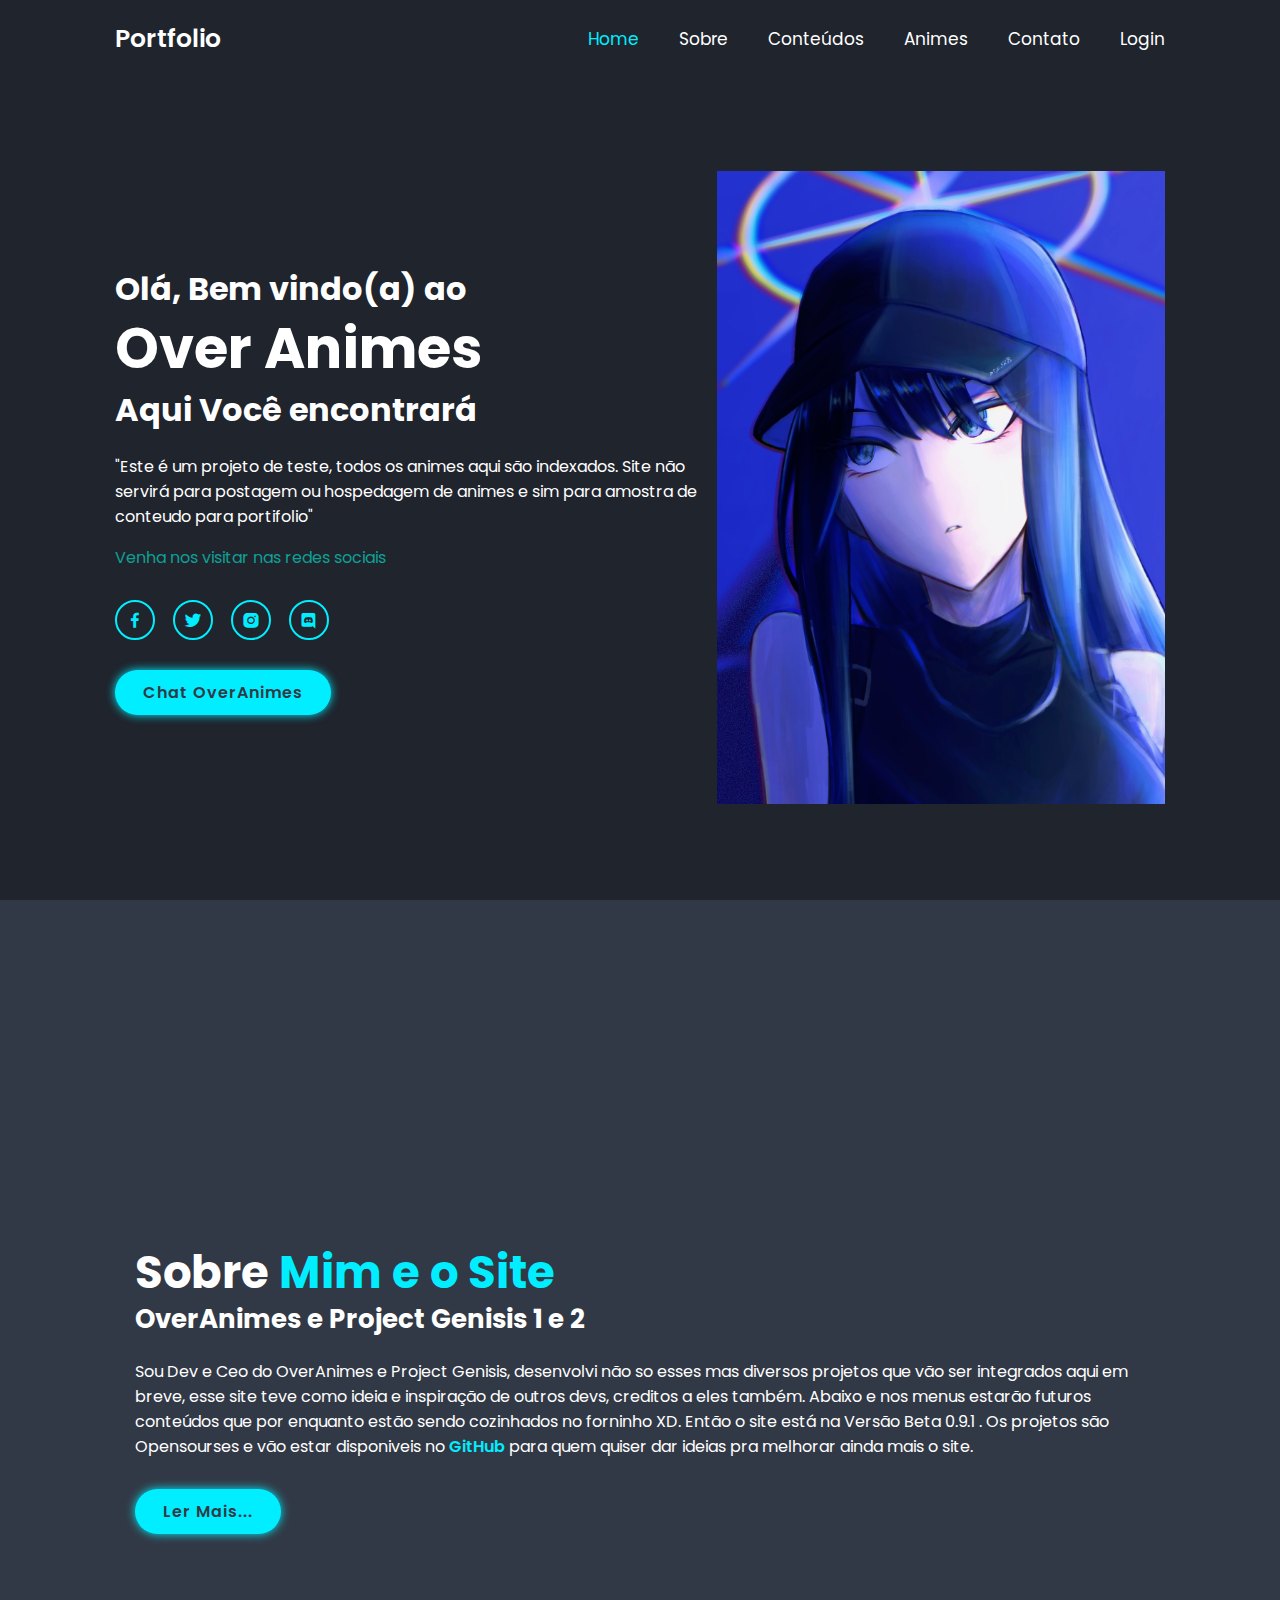
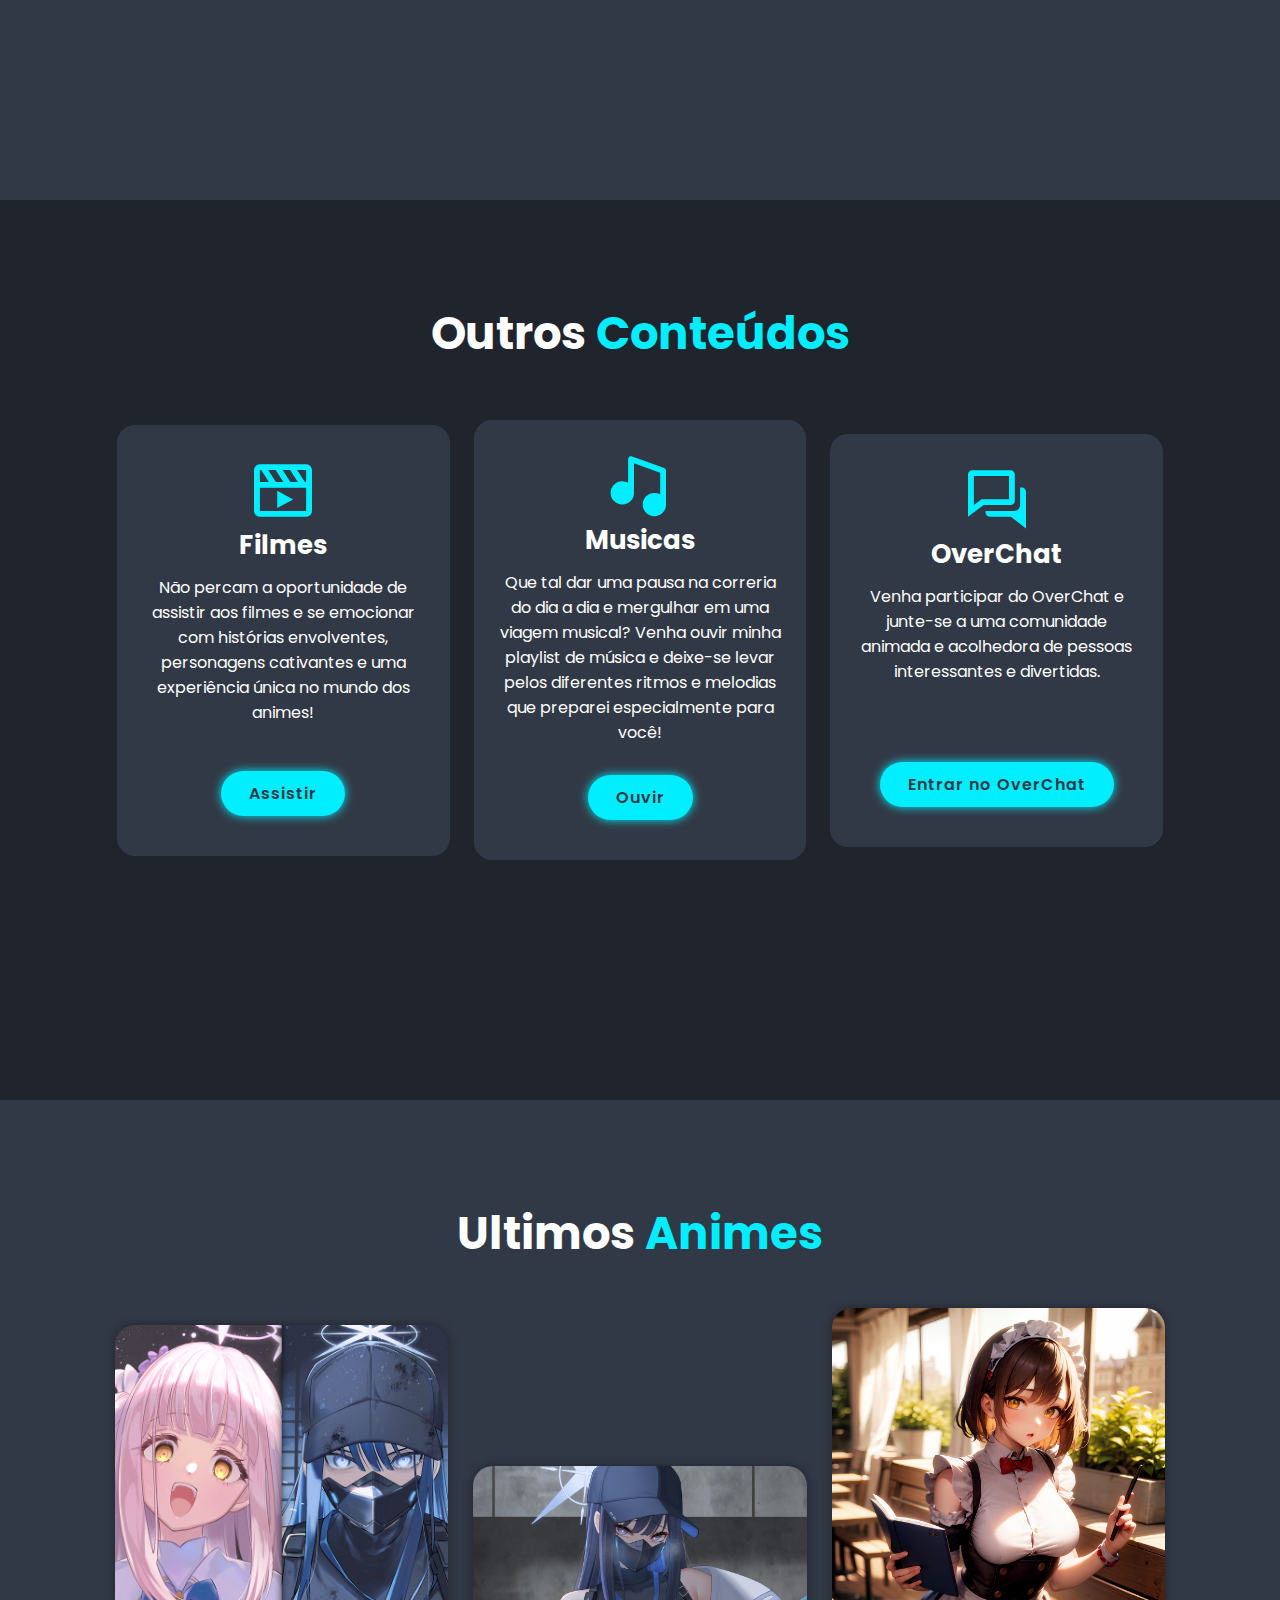
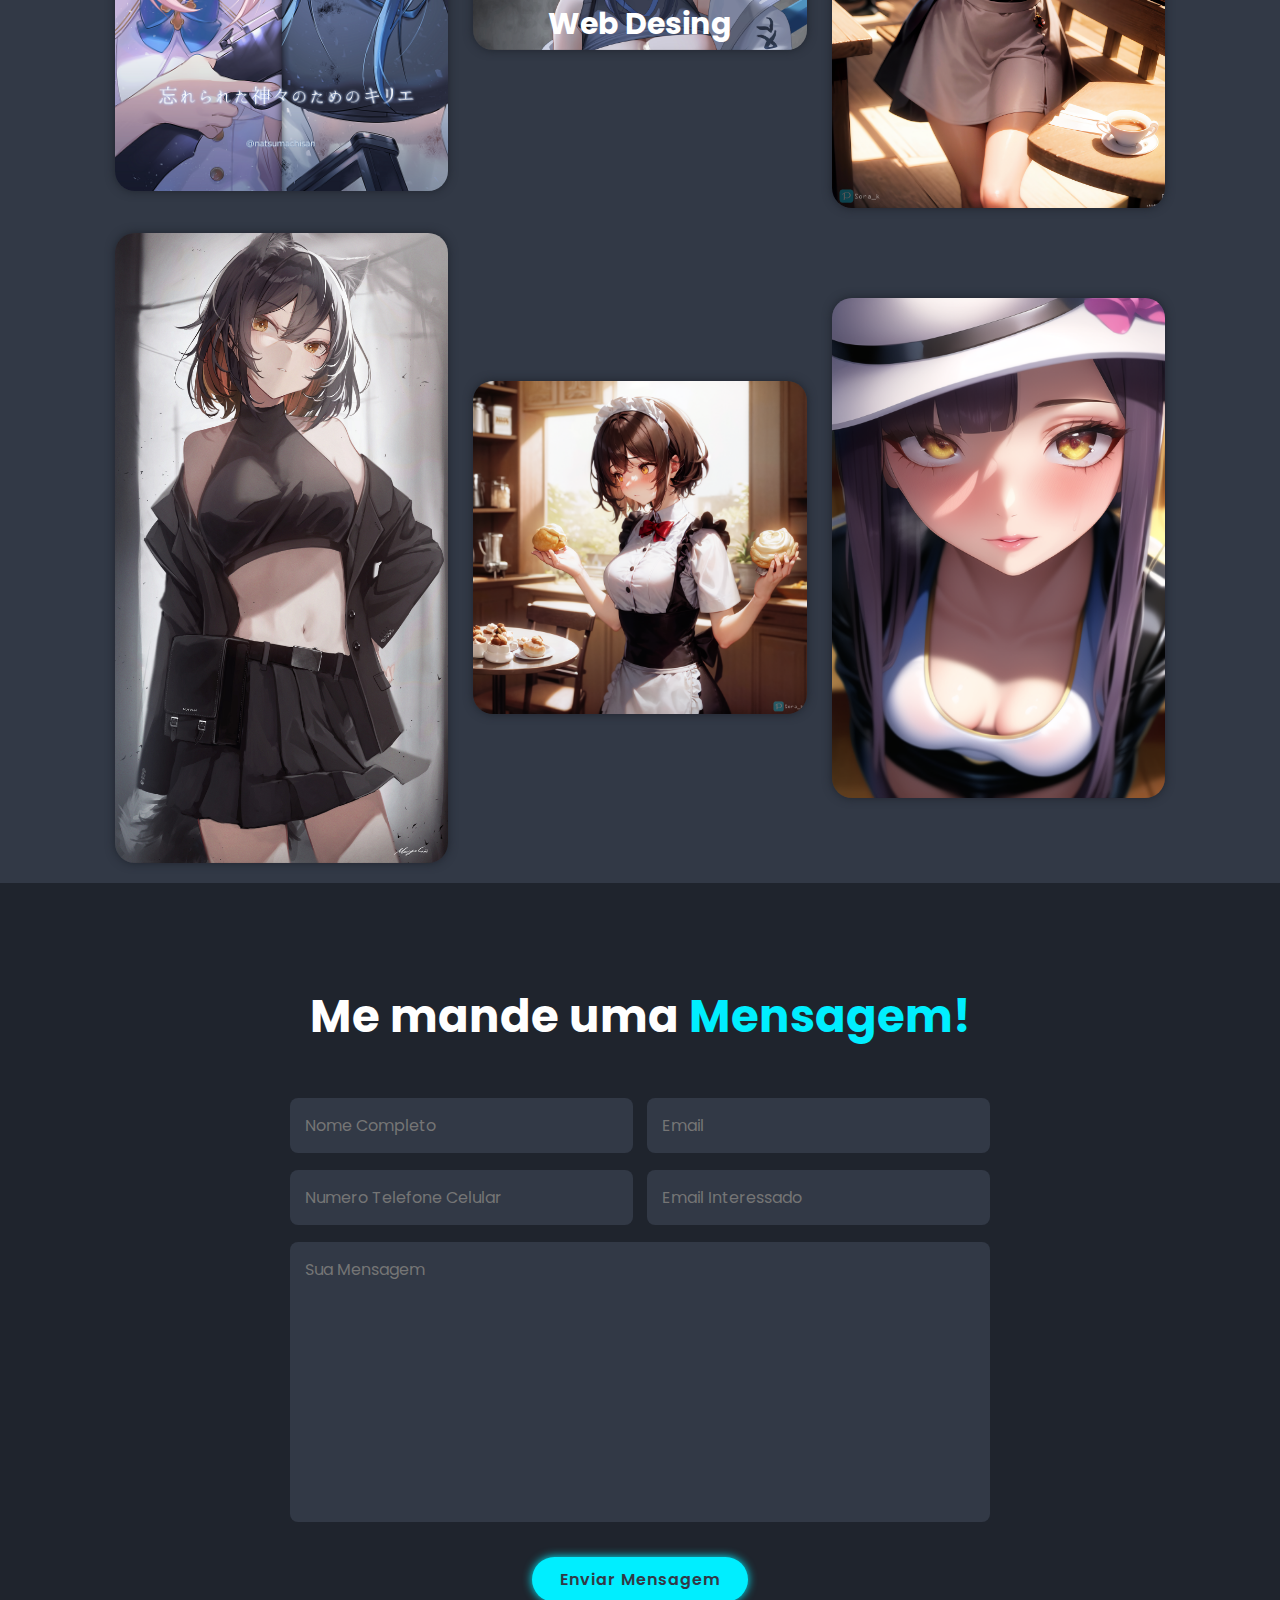
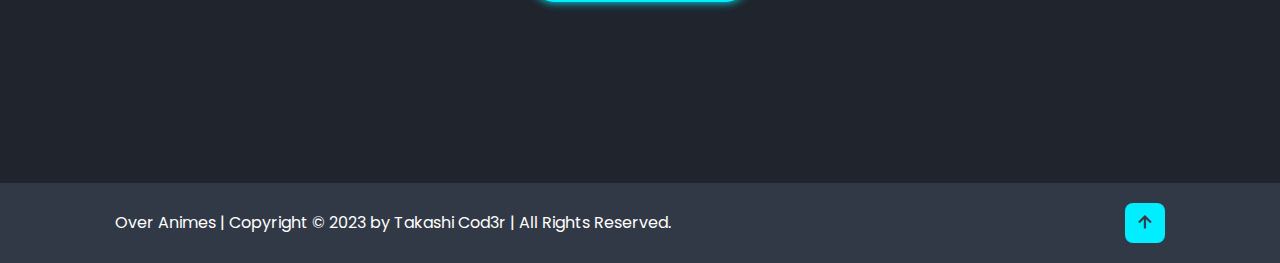
==== commit 301a8358: "v12" ====
--- a/index.html
+++ b/index.html
@@ -22,12 +22,15 @@
         <i class='bx bx-menu' id="menu-icon"></i>
 
         <nav class="navbar">
-            <a href="#home" class="active">Home</a>
-            <a href="#about">Sobre</a>
-            <a href="#conteudo">Conteúdos</a>
-            <a href="#animes">Animes</a>
-            <a href="#Contact">Contato</a>
-            <a href="./login.html">Login</a>
+            <ul>
+                <li><a href="#home" class="active">Home</a></li>
+                <li><a href="#about">Sobre</a></li>
+                <li><a href="#conteudo">Conteúdos</a></li>
+                <li><a href="#animes">Animes</a></li>
+                <li><a href="#Contact">Contato</a></li>
+                <li><a href="./login.html">Login</a></li>
+            </ul>
+          
         </nav>
 
 
--- a/style.css
+++ b/style.css
@@ -10,6 +10,7 @@
     scroll-behavior: smooth;
     font-family: 'Poppins', sans-serif;
 }
+
 
 
 :root{
@@ -64,6 +65,15 @@
     cursor: default;
 }
 
+ul{
+    display: flex;
+
+}
+
+ul li {
+    text-decoration: none;
+    list-style: none;
+}
 .navbar a {
 font-size: 1.7rem;
 color: var(--text-color);
